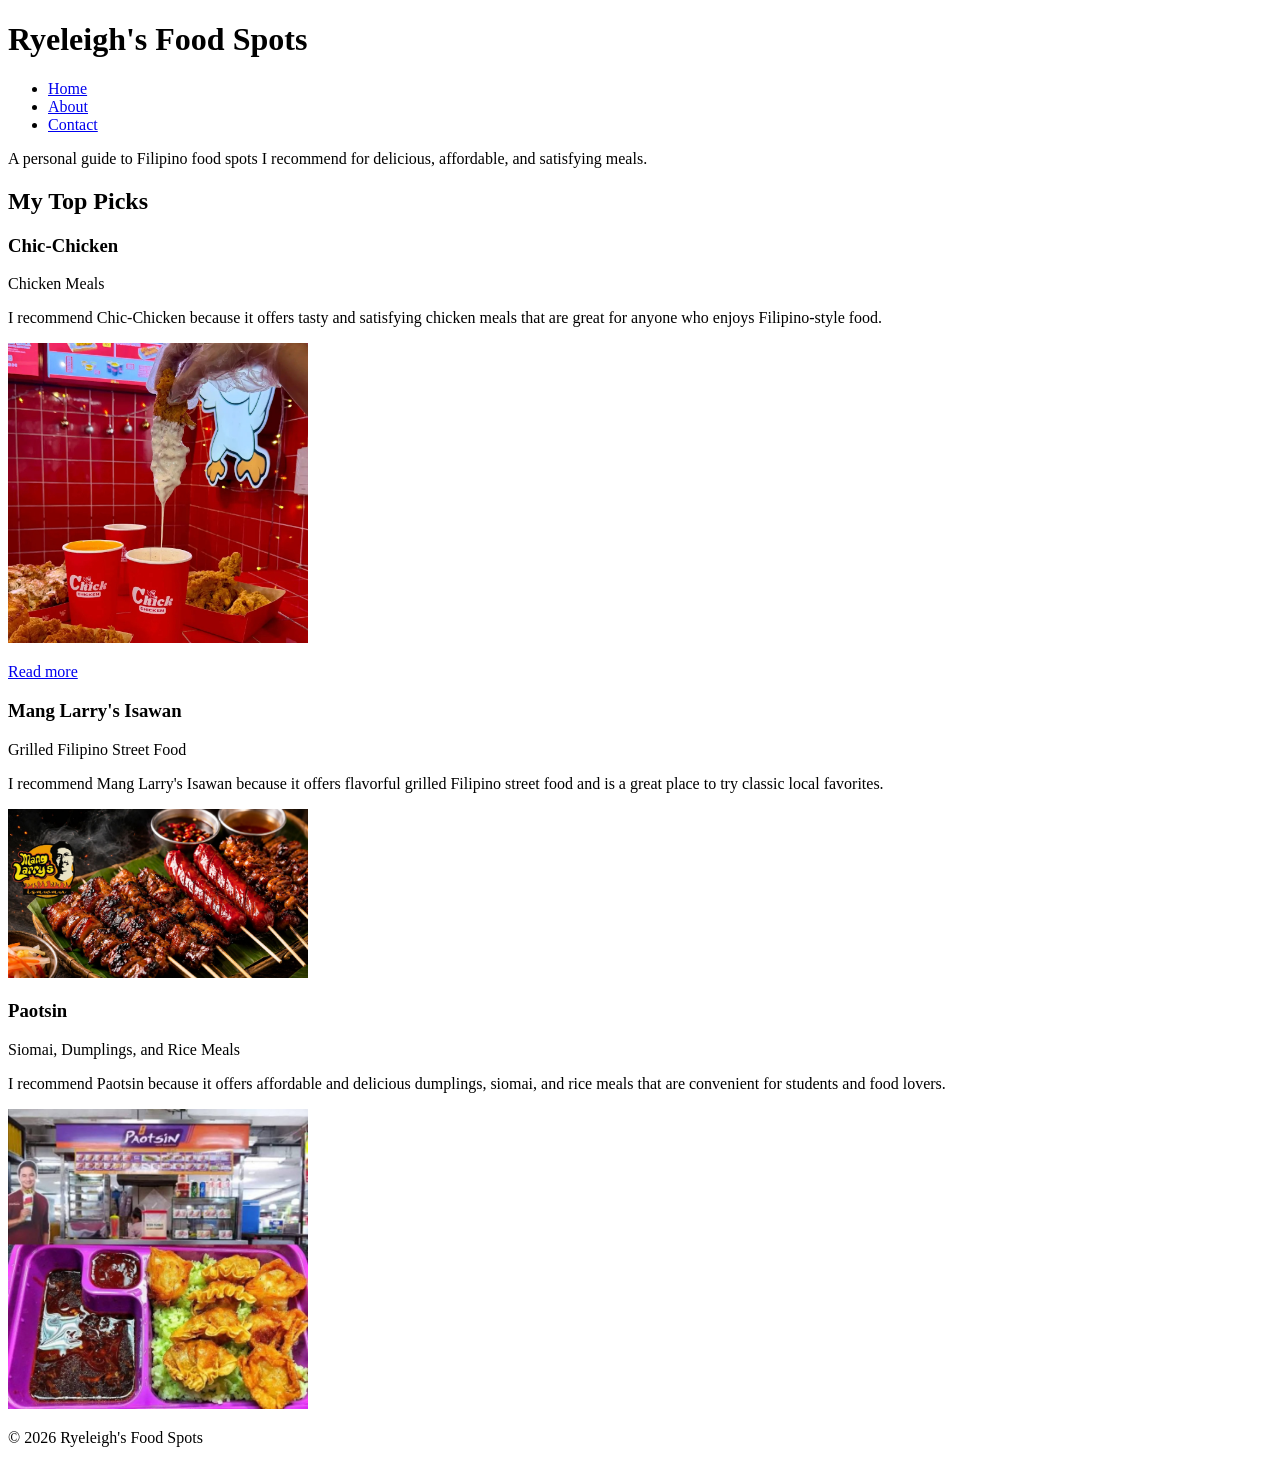
==== index.html @ 1e6d1d9b "Add Chic-Chicken place page" ====
<!DOCTYPE html>
<html lang="en">
<head>
    <meta charset="UTF-8">
    <meta name="viewport" content="width=device-width, initial-scale=1.0">
    <title>Ryeleigh's Food Spots</title>
</head>

<body>

    <header>
        <h1>Ryeleigh's Food Spots</h1>

        <nav>
            <ul>
                <li><a href="index.html">Home</a></li>
                <li><a href="about.html">About</a></li>
                <li><a href="contact.html">Contact</a></li>
            </ul>
        </nav>
    </header>

    <main>

        <p>
            A personal guide to Filipino food spots I recommend for delicious,
            affordable, and satisfying meals.
        </p>

        <section>
            <h2>My Top Picks</h2>

            <article>
                <h3>Chic-Chicken</h3>

                <p>Chicken Meals</p>

                <p>
                    I recommend Chic-Chicken because it offers tasty and
                    satisfying chicken meals that are great for anyone who
                    enjoys Filipino-style food.
                </p>

                <img src="chic-chicken.jpg"
                     alt="Chicken meal from Chic-Chicken"
                     width="300">

                <p>
                    <a href="places/chic-chicken.html">Read more</a>
                </p>
            </article>

            <article>
                <h3>Mang Larry's Isawan</h3>

                <p>Grilled Filipino Street Food</p>

                <p>
                    I recommend Mang Larry's Isawan because it offers flavorful
                    grilled Filipino street food and is a great place to try
                    classic local favorites.
                </p>

                <img src="mang-larrys-isawan.jpg"
                     alt="Grilled Filipino street food from Mang Larry's Isawan"
                     width="300">
            </article>

            <article>
                <h3>Paotsin</h3>

                <p>Siomai, Dumplings, and Rice Meals</p>

                <p>
                    I recommend Paotsin because it offers affordable and
                    delicious dumplings, siomai, and rice meals that are
                    convenient for students and food lovers.
                </p>

                <img src="paotsin.jpg"
                     alt="Siomai and dumpling meal from Paotsin"
                     width="300">
            </article>

        </section>

    </main>

    <footer>
        <p>&copy; 2026 Ryeleigh's Food Spots</p>
    </footer>

</body>
</html>
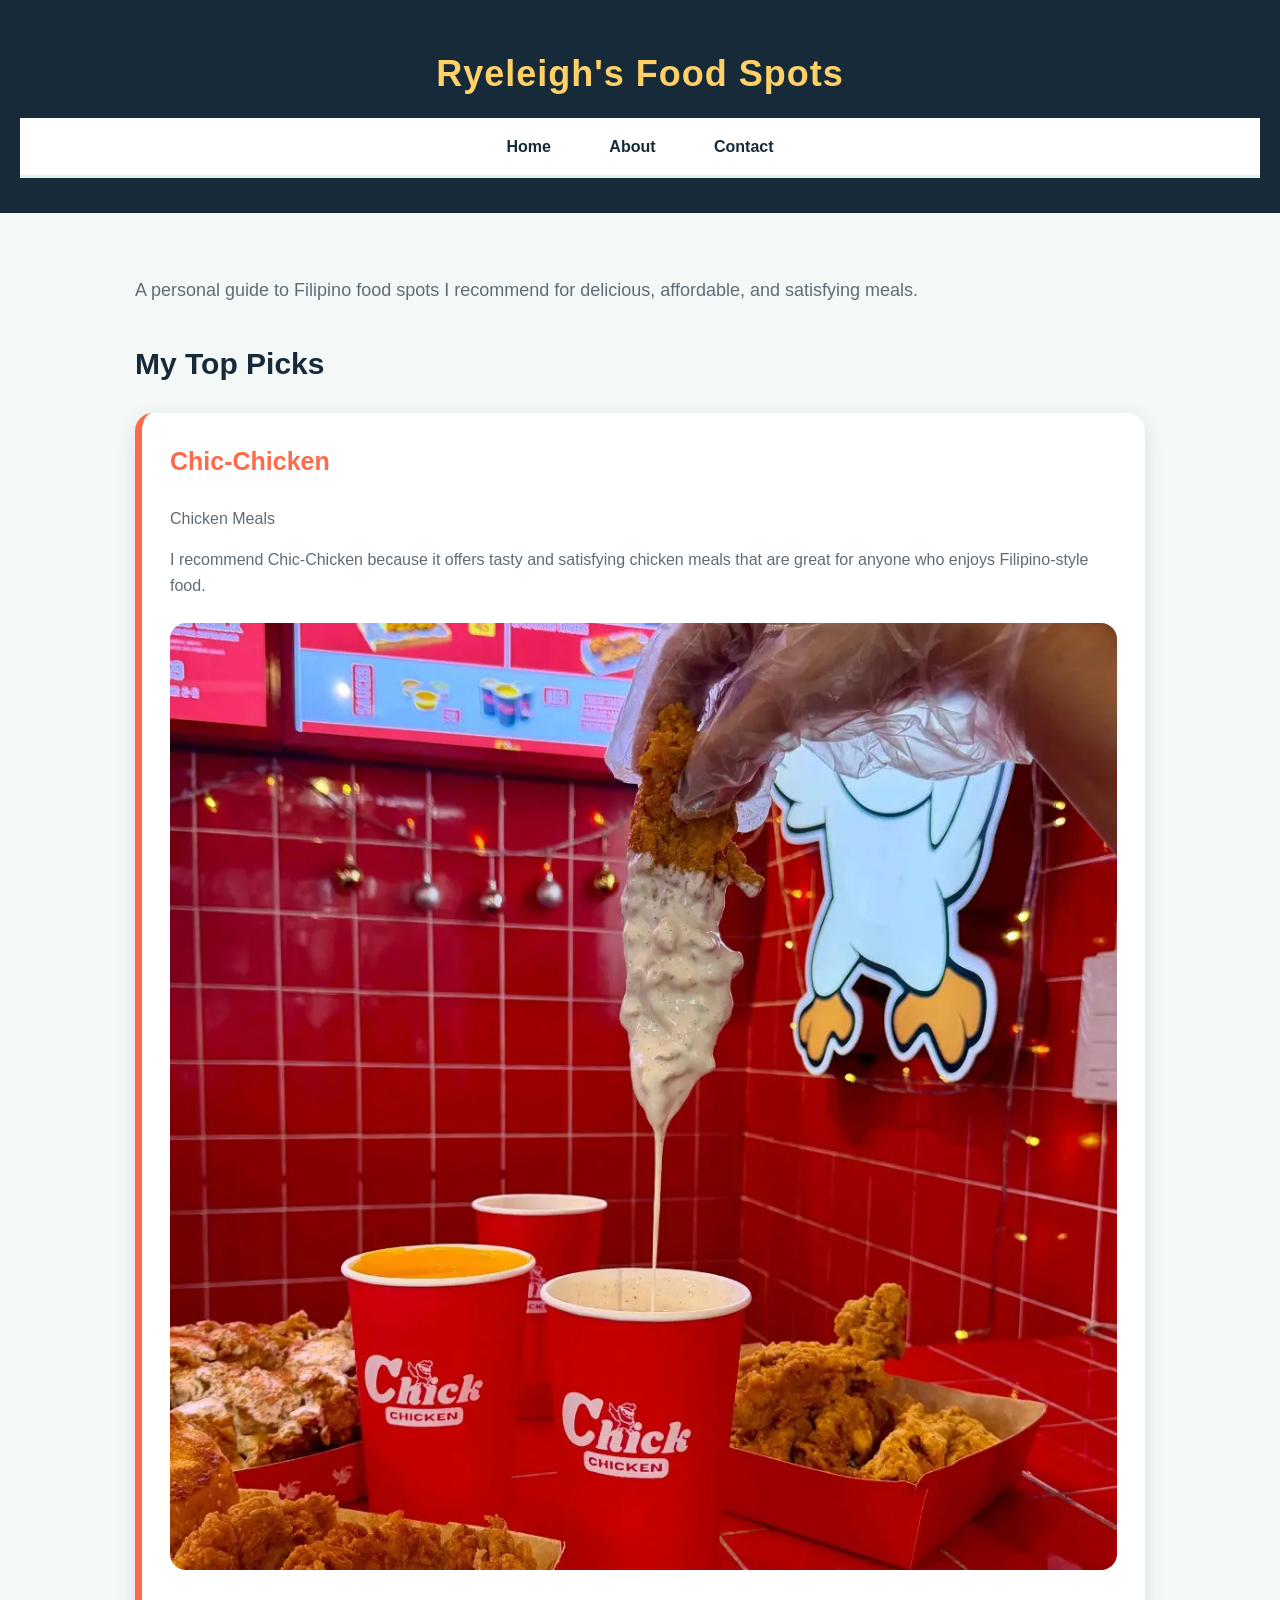
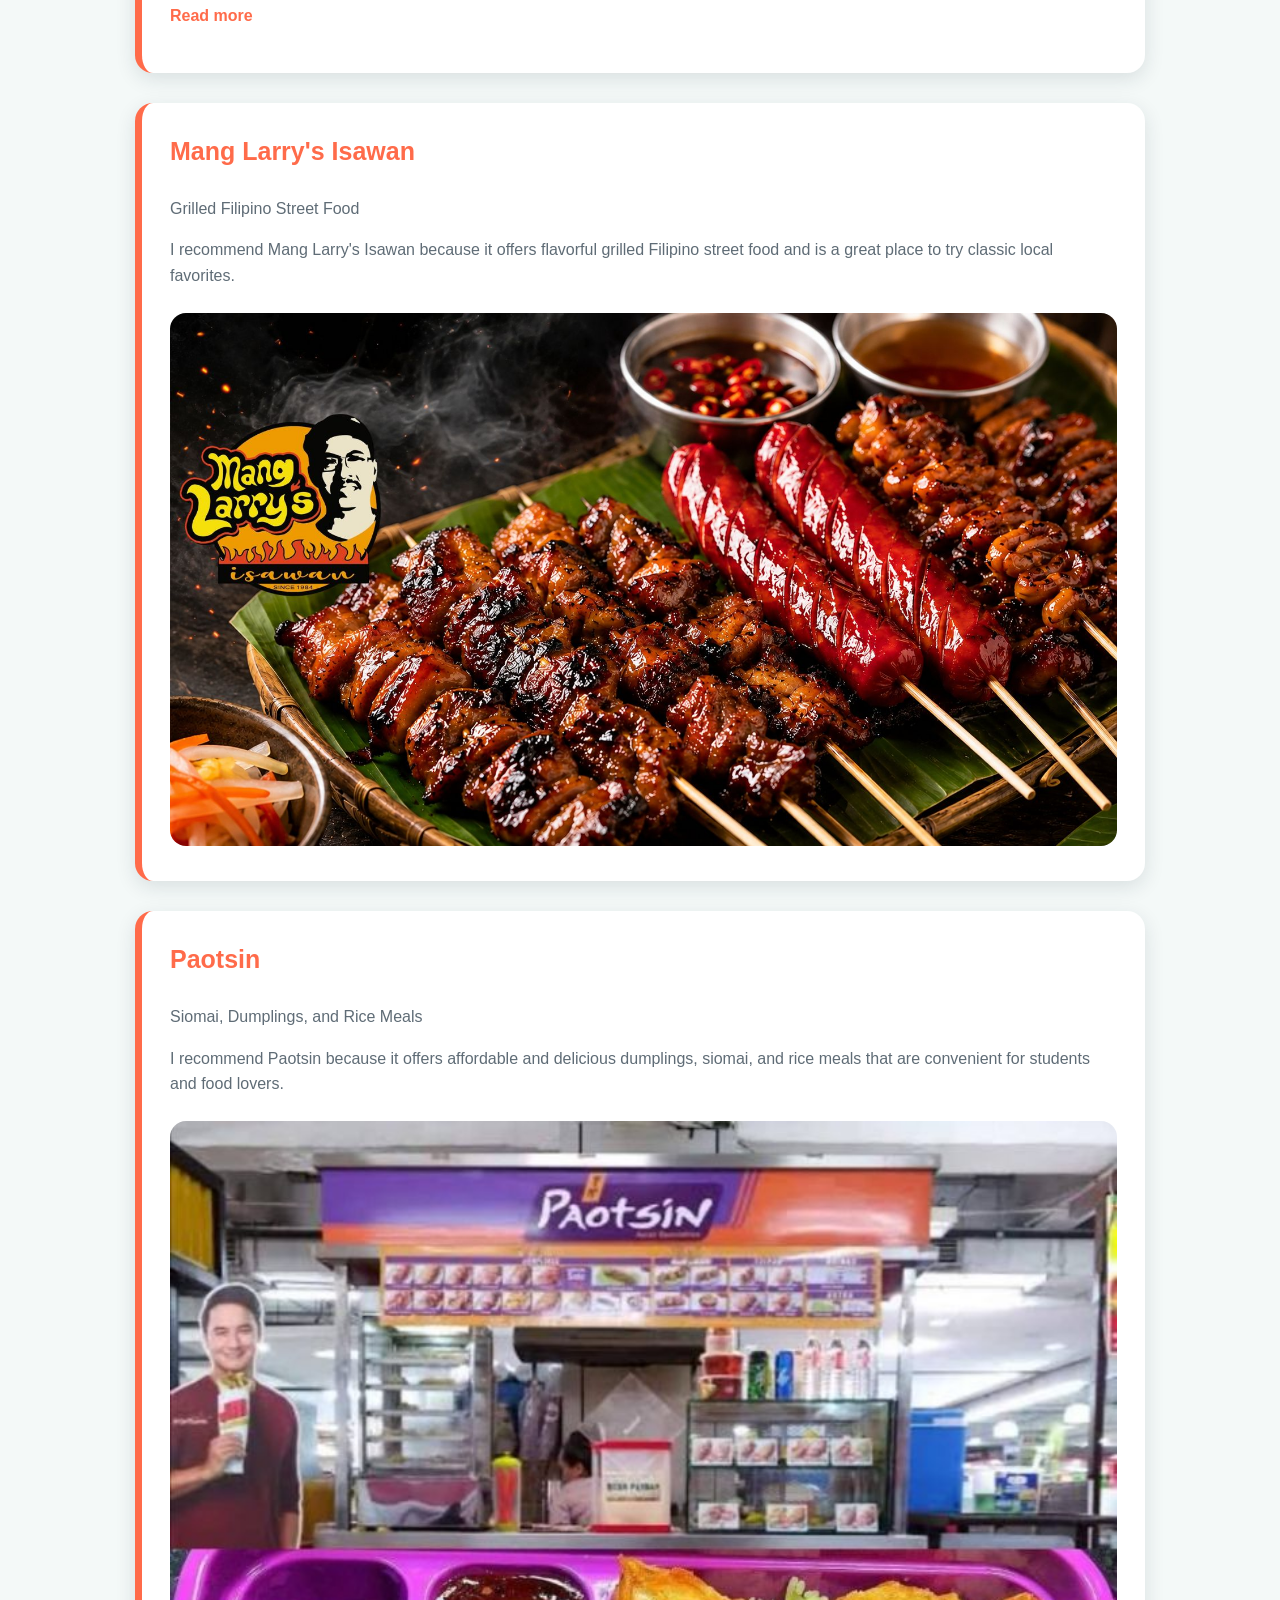
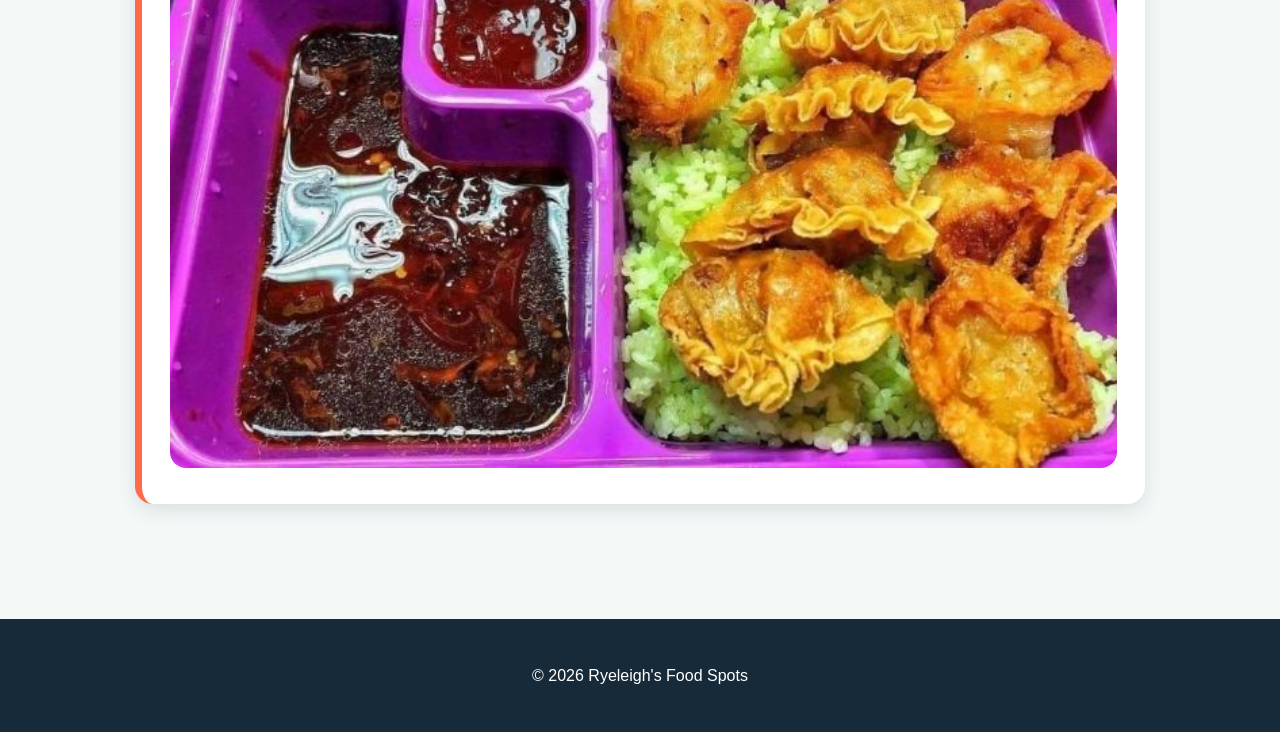
==== commit 523a6c80: "Update Food Spots design" ====
--- a/index.html
+++ b/index.html
@@ -4,6 +4,8 @@
     <meta charset="UTF-8">
     <meta name="viewport" content="width=device-width, initial-scale=1.0">
     <title>Ryeleigh's Food Spots</title>
+
+    <link rel="stylesheet" href="style.css">
 </head>
 
 <body>
--- a/style.css
+++ b/style.css
@@ -0,0 +1,242 @@
+/* ========================================
+   1. VARIABLES
+======================================== */
+
+:root {
+    --brand-color: #FF6B4A;
+    --dark-ink: #172A3A;
+    --muted-grey: #5F6C76;
+    --light-background: #F4F9F8;
+
+    --header-background: #172A3A;
+    --card-background: #FFFFFF;
+    --soft-accent: #DDF3EA;
+    --yellow-accent: #FFD166;
+    --border-color: #D9E5E2;
+    --input-background: #F8FBFA;
+    --button-text: #FFFFFF;
+
+    --shadow-color: rgba(23, 42, 58, 0.12);
+    --shadow-hover: rgba(23, 42, 58, 0.20);
+}
+
+
+/* ========================================
+   2. BASE STYLES
+======================================== */
+
+* {
+    box-sizing: border-box;
+}
+
+body {
+    margin: 0;
+    font-family: Arial, sans-serif;
+    line-height: 1.6;
+    color: var(--dark-ink);
+    background-color: var(--light-background);
+}
+
+
+/* ========================================
+   3. LAYOUT REGIONS
+======================================== */
+
+header {
+    background-color: var(--header-background);
+    color: var(--button-text);
+    padding: 45px 20px 35px;
+    text-align: center;
+}
+
+header h1 {
+    color: var(--yellow-accent);
+    margin: 0 0 15px;
+    font-size: 36px;
+    letter-spacing: 1px;
+}
+
+nav {
+    background-color: var(--card-background);
+    text-align: center;
+    padding: 16px;
+    border-bottom: 3px solid var(--soft-accent);
+}
+
+nav ul {
+    list-style: none;
+    padding: 0;
+    margin: 0;
+}
+
+nav li {
+    display: inline-block;
+    margin: 0 15px;
+}
+
+nav a {
+    color: var(--dark-ink);
+    text-decoration: none;
+    font-weight: bold;
+    padding: 8px 12px;
+    border-radius: 20px;
+}
+
+nav a:hover {
+    background-color: var(--soft-accent);
+    color: var(--brand-color);
+}
+
+main {
+    max-width: 1050px;
+    margin: 0 auto;
+    padding: 45px 20px;
+}
+
+main > p {
+    font-size: 18px;
+    color: var(--muted-grey);
+}
+
+h2 {
+    color: var(--dark-ink);
+    margin-top: 35px;
+    font-size: 30px;
+}
+
+h3 {
+    color: var(--brand-color);
+}
+
+footer {
+    background-color: var(--dark-ink);
+    color: var(--button-text);
+    text-align: center;
+    padding: 28px;
+    margin-top: 40px;
+}
+
+
+/* ========================================
+   4. COMPONENTS - PLACE CARDS
+======================================== */
+
+article {
+    background-color: var(--card-background);
+    border-left: 7px solid var(--brand-color);
+    border-radius: 18px;
+    padding: 28px;
+    margin-bottom: 30px;
+    box-shadow: 0 6px 20px var(--shadow-color);
+    transition: transform 0.2s ease, box-shadow 0.2s ease;
+}
+
+article:hover {
+    transform: translateY(-6px);
+    box-shadow: 0 10px 28px var(--shadow-hover);
+}
+
+article h3 {
+    font-size: 25px;
+    margin-top: 0;
+}
+
+article p {
+    color: var(--muted-grey);
+}
+
+article img {
+    width: 100%;
+    max-width: 500px;
+    height: auto;
+    border-radius: 14px;
+    margin-top: 8px;
+}
+
+article a {
+    display: inline-block;
+    margin-top: 10px;
+    color: var(--brand-color);
+    font-weight: bold;
+    text-decoration: none;
+}
+
+article a:hover {
+    text-decoration: underline;
+}
+
+
+/* ========================================
+   5. IMAGES
+======================================== */
+
+main > section img {
+    max-width: 100%;
+    height: auto;
+    border-radius: 16px;
+}
+
+
+/* ========================================
+   6. FORMS
+======================================== */
+
+fieldset {
+    background-color: var(--card-background);
+    border: 2px solid var(--border-color);
+    border-radius: 16px;
+    padding: 25px;
+    margin-bottom: 20px;
+}
+
+legend {
+    color: var(--brand-color);
+    font-size: 20px;
+    font-weight: bold;
+    padding: 0 10px;
+}
+
+input,
+select,
+textarea {
+    padding: 12px;
+    border: 2px solid var(--border-color);
+    border-radius: 8px;
+    background-color: var(--input-background);
+    color: var(--dark-ink);
+    font-family: Arial, sans-serif;
+    font-size: 16px;
+}
+
+textarea {
+    width: 100%;
+    max-width: 600px;
+}
+
+button {
+    background-color: var(--brand-color);
+    color: var(--button-text);
+    padding: 13px 22px;
+    border: none;
+    border-radius: 8px;
+    cursor: pointer;
+    font-weight: bold;
+    font-size: 16px;
+}
+
+button:hover {
+    background-color: var(--dark-ink);
+}
+
+
+/* ========================================
+   7. FOCUS STATES
+======================================== */
+
+input:focus,
+select:focus,
+textarea:focus,
+button:focus {
+    outline: 3px solid var(--yellow-accent);
+    outline-offset: 2px;
+}
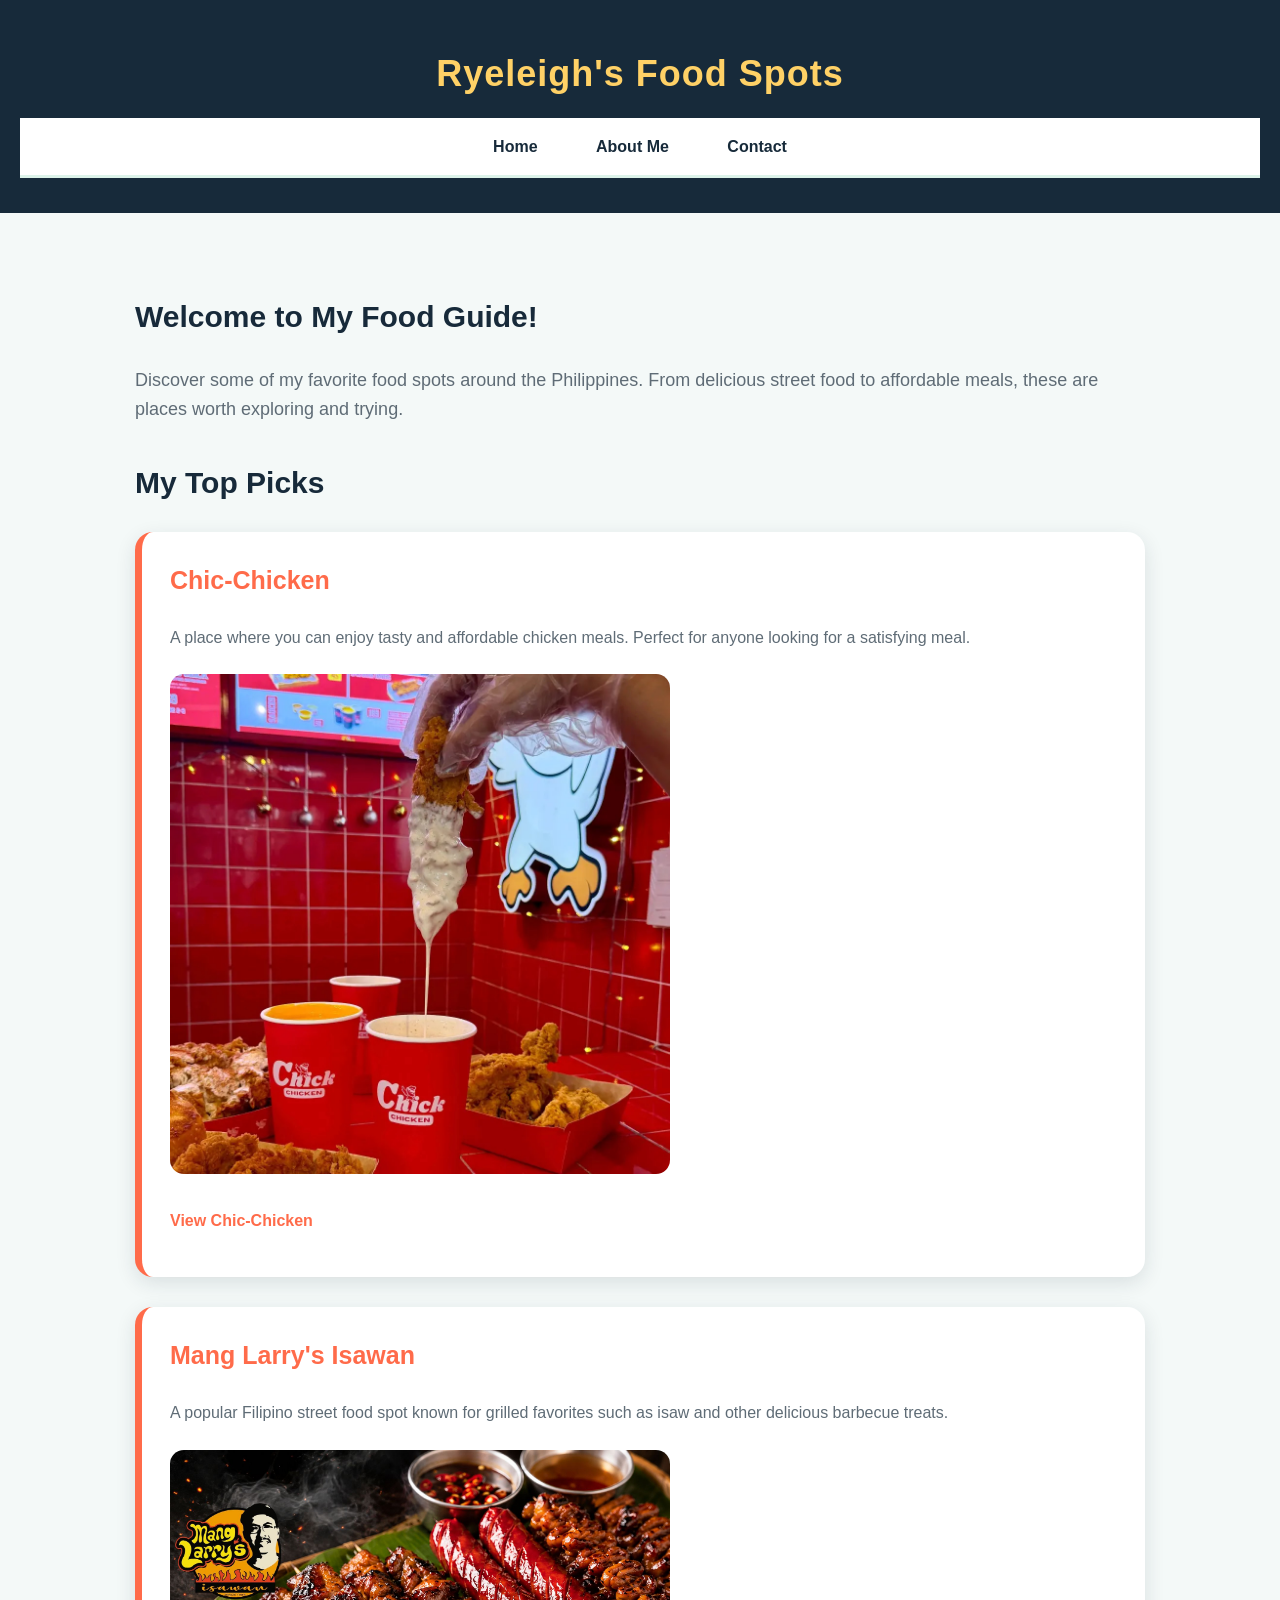
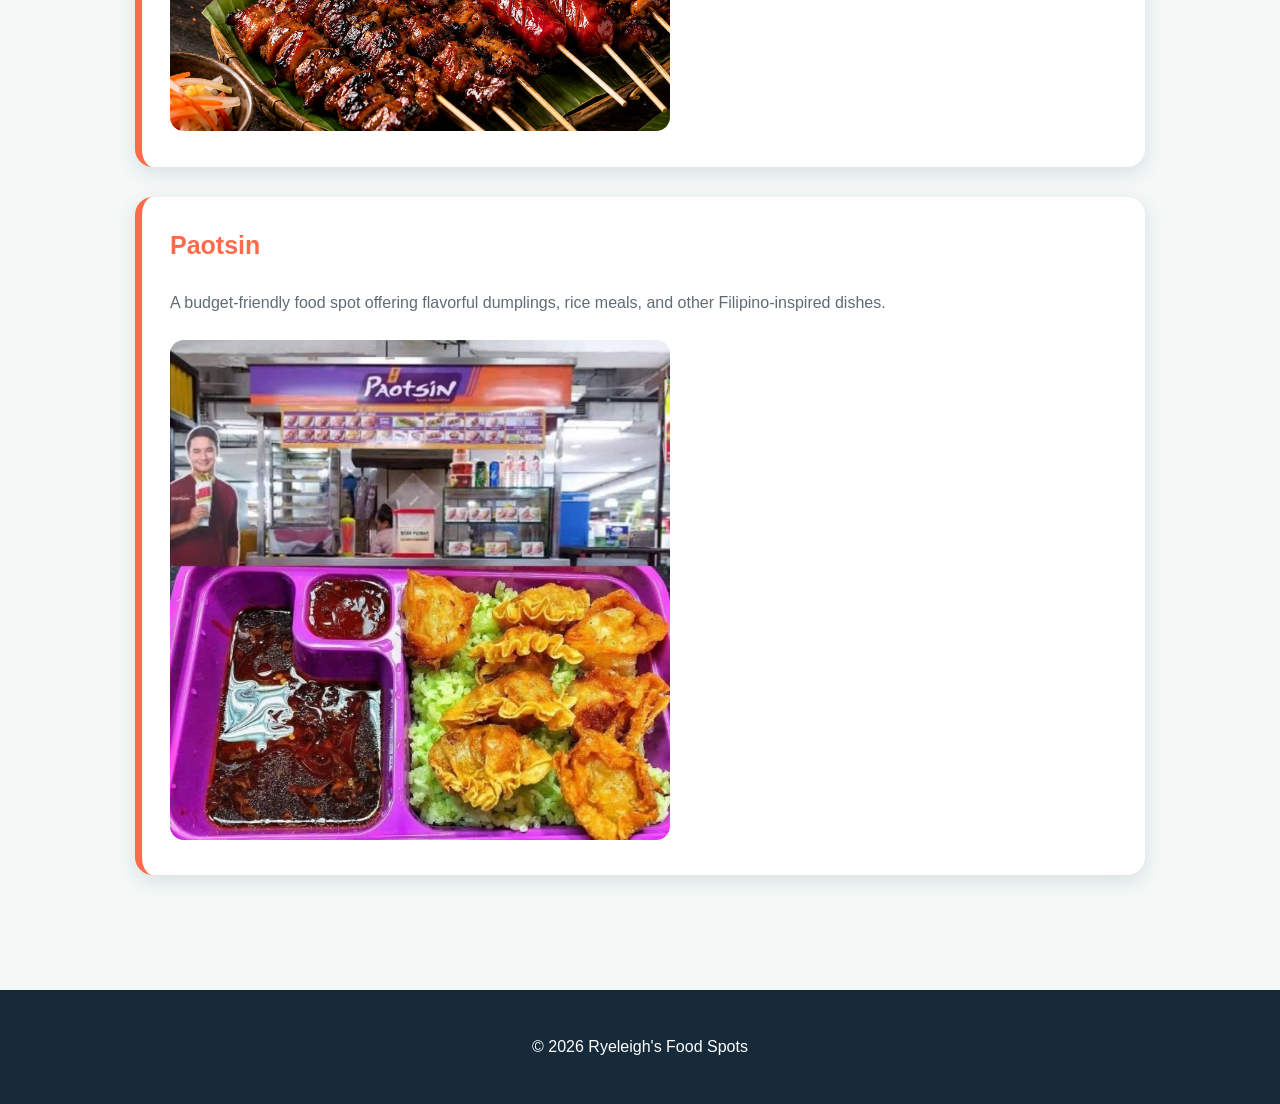
==== commit 87d808e1: "Style place cards and contact form" ====
--- a/index.html
+++ b/index.html
@@ -16,7 +16,7 @@
         <nav>
             <ul>
                 <li><a href="index.html">Home</a></li>
-                <li><a href="about.html">About</a></li>
+                <li><a href="about.html">About Me</a></li>
                 <li><a href="contact.html">Contact</a></li>
             </ul>
         </nav>
@@ -24,64 +24,56 @@
 
     <main>
 
+        <h2>Welcome to My Food Guide!</h2>
+
         <p>
-            A personal guide to Filipino food spots I recommend for delicious,
-            affordable, and satisfying meals.
+            Discover some of my favorite food spots around the Philippines.
+            From delicious street food to affordable meals, these are places
+            worth exploring and trying.
         </p>
 
         <section>
             <h2>My Top Picks</h2>
 
-            <article>
+            <article class="place-card">
                 <h3>Chic-Chicken</h3>
 
-                <p>Chicken Meals</p>
+                <p>
+                    A place where you can enjoy tasty and affordable chicken
+                    meals. Perfect for anyone looking for a satisfying meal.
+                </p>
+
+                <img src="chic-chicken.jpg" alt="Chic-Chicken food">
 
                 <p>
-                    I recommend Chic-Chicken because it offers tasty and
-                    satisfying chicken meals that are great for anyone who
-                    enjoys Filipino-style food.
-                </p>
-
-                <img src="chic-chicken.jpg"
-                     alt="Chicken meal from Chic-Chicken"
-                     width="300">
-
-                <p>
-                    <a href="places/chic-chicken.html">Read more</a>
+                    <a href="places/chic-chicken.html">
+                        View Chic-Chicken
+                    </a>
                 </p>
             </article>
 
-            <article>
+
+            <article class="place-card">
                 <h3>Mang Larry's Isawan</h3>
 
-                <p>Grilled Filipino Street Food</p>
+                <p>
+                    A popular Filipino street food spot known for grilled
+                    favorites such as isaw and other delicious barbecue treats.
+                </p>
+
+                <img src="mang-larrys-isawan.jpg" alt="Mang Larry's Isawan">
+            </article>
+
+
+            <article class="place-card">
+                <h3>Paotsin</h3>
 
                 <p>
-                    I recommend Mang Larry's Isawan because it offers flavorful
-                    grilled Filipino street food and is a great place to try
-                    classic local favorites.
+                    A budget-friendly food spot offering flavorful dumplings,
+                    rice meals, and other Filipino-inspired dishes.
                 </p>
 
-                <img src="mang-larrys-isawan.jpg"
-                     alt="Grilled Filipino street food from Mang Larry's Isawan"
-                     width="300">
-            </article>
-
-            <article>
-                <h3>Paotsin</h3>
-
-                <p>Siomai, Dumplings, and Rice Meals</p>
-
-                <p>
-                    I recommend Paotsin because it offers affordable and
-                    delicious dumplings, siomai, and rice meals that are
-                    convenient for students and food lovers.
-                </p>
-
-                <img src="paotsin.jpg"
-                     alt="Siomai and dumpling meal from Paotsin"
-                     width="300">
+                <img src="paotsin.jpg" alt="Paotsin food">
             </article>
 
         </section>
--- a/style.css
+++ b/style.css
@@ -121,7 +121,7 @@
    4. COMPONENTS - PLACE CARDS
 ======================================== */
 
-article {
+.place-card {
     background-color: var(--card-background);
     border-left: 7px solid var(--brand-color);
     border-radius: 18px;
@@ -131,21 +131,22 @@
     transition: transform 0.2s ease, box-shadow 0.2s ease;
 }
 
-article:hover {
+.place-card:hover {
     transform: translateY(-6px);
     box-shadow: 0 10px 28px var(--shadow-hover);
 }
 
-article h3 {
+.place-card h3 {
     font-size: 25px;
+    color: var(--brand-color);
     margin-top: 0;
 }
 
-article p {
+.place-card p {
     color: var(--muted-grey);
 }
 
-article img {
+.place-card img {
     width: 100%;
     max-width: 500px;
     height: auto;
@@ -153,7 +154,7 @@
     margin-top: 8px;
 }
 
-article a {
+.place-card a {
     display: inline-block;
     margin-top: 10px;
     color: var(--brand-color);
@@ -161,7 +162,7 @@
     text-decoration: none;
 }
 
-article a:hover {
+.place-card a:hover {
     text-decoration: underline;
 }
 
@@ -234,8 +235,12 @@
 ======================================== */
 
 input:focus,
+textarea:focus {
+    outline: 3px solid var(--brand-color);
+    outline-offset: 2px;
+}
+
 select:focus,
-textarea:focus,
 button:focus {
     outline: 3px solid var(--yellow-accent);
     outline-offset: 2px;
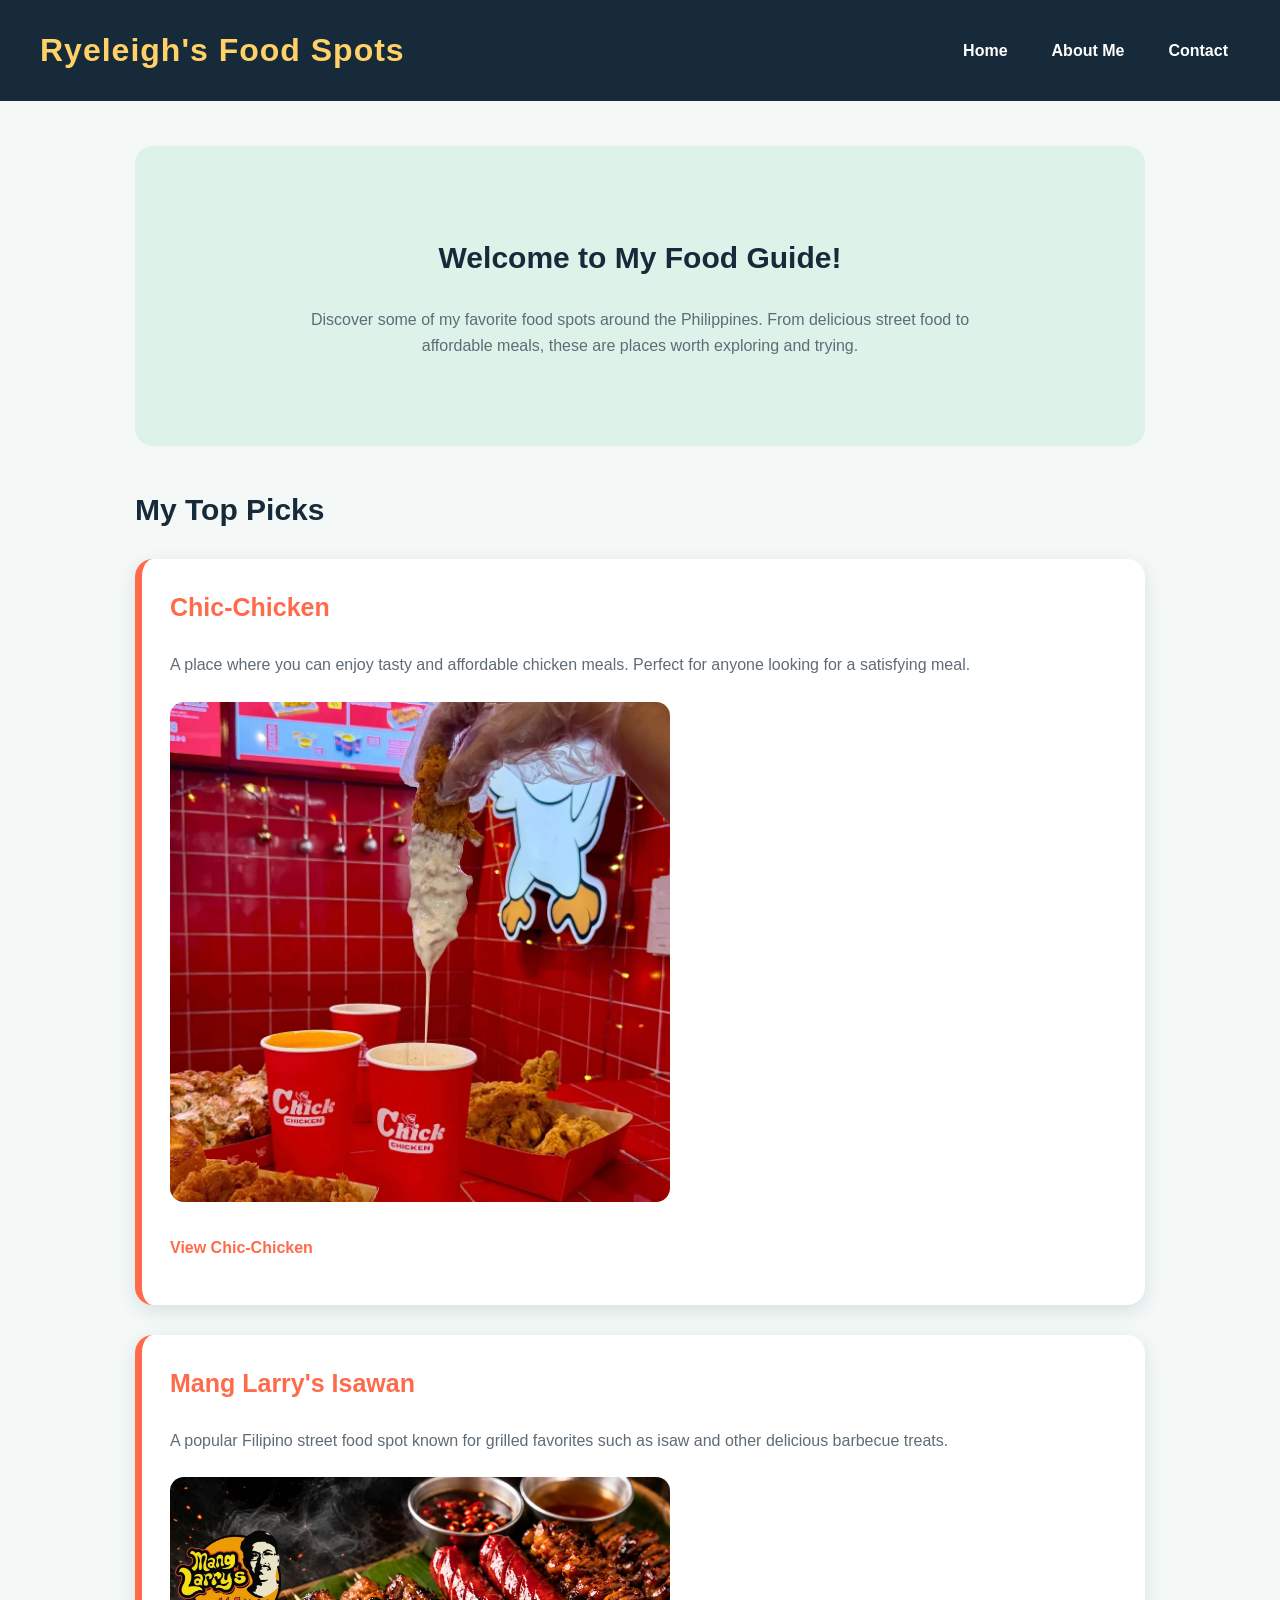
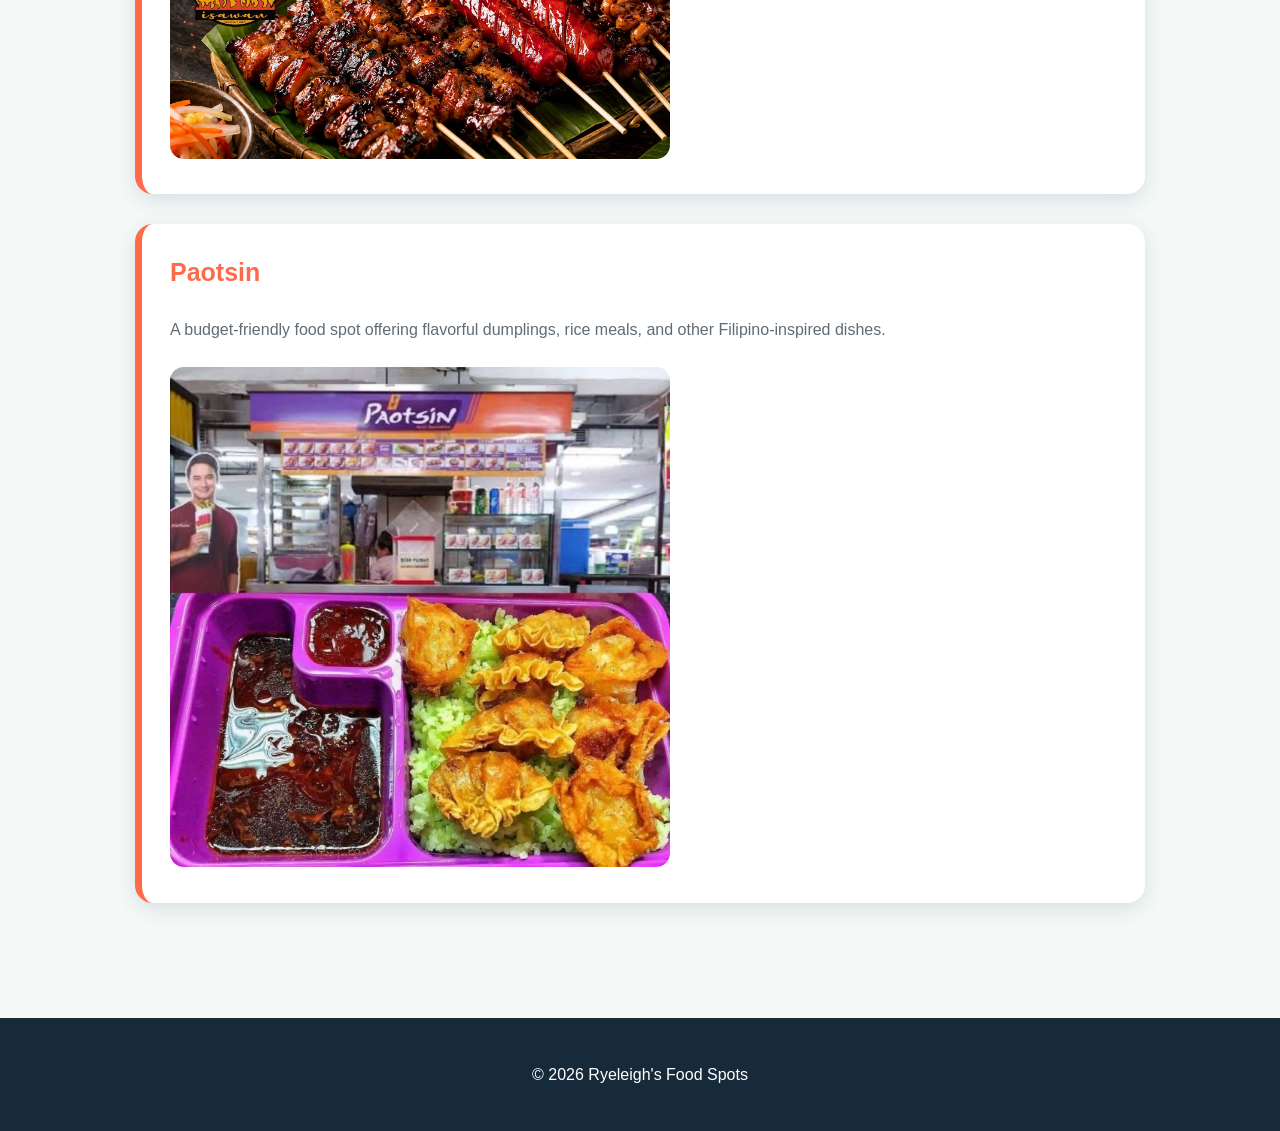
==== commit b4abbf41: "Build flexbox header layout" ====
--- a/index.html
+++ b/index.html
@@ -10,7 +10,7 @@
 
 <body>
 
-    <header>
+    <header class="site-header">
         <h1>Ryeleigh's Food Spots</h1>
 
         <nav>
@@ -24,13 +24,17 @@
 
     <main>
 
-        <h2>Welcome to My Food Guide!</h2>
+        <section class="intro-banner">
+            <div>
+                <h2>Welcome to My Food Guide!</h2>
 
-        <p>
-            Discover some of my favorite food spots around the Philippines.
-            From delicious street food to affordable meals, these are places
-            worth exploring and trying.
-        </p>
+                <p>
+                    Discover some of my favorite food spots around the Philippines.
+                    From delicious street food to affordable meals, these are places
+                    worth exploring and trying.
+                </p>
+            </div>
+        </section>
 
         <section>
             <h2>My Top Picks</h2>
@@ -61,7 +65,10 @@
                     favorites such as isaw and other delicious barbecue treats.
                 </p>
 
-                <img src="mang-larrys-isawan.jpg" alt="Mang Larry's Isawan">
+                <img
+                    src="mang-larrys-isawan.jpg"
+                    alt="Mang Larry's Isawan"
+                >
             </article>
 
 
--- a/style.css
+++ b/style.css
@@ -42,50 +42,54 @@
    3. LAYOUT REGIONS
 ======================================== */
 
-header {
+/* FLEXBOX HEADER */
+
+.site-header {
     background-color: var(--header-background);
     color: var(--button-text);
-    padding: 45px 20px 35px;
-    text-align: center;
-}
-
-header h1 {
+    padding: 25px 40px;
+
+    display: flex;
+    justify-content: space-between;
+    align-items: center;
+}
+
+.site-header h1 {
     color: var(--yellow-accent);
-    margin: 0 0 15px;
-    font-size: 36px;
+    margin: 0;
+    font-size: 32px;
     letter-spacing: 1px;
 }
 
-nav {
-    background-color: var(--card-background);
-    text-align: center;
-    padding: 16px;
-    border-bottom: 3px solid var(--soft-accent);
-}
-
-nav ul {
+
+/* FLEXBOX NAVIGATION */
+
+.site-header nav ul {
     list-style: none;
     padding: 0;
     margin: 0;
-}
-
-nav li {
-    display: inline-block;
-    margin: 0 15px;
-}
-
-nav a {
-    color: var(--dark-ink);
+
+    display: flex;
+    gap: 20px;
+}
+
+.site-header nav li {
+    margin: 0;
+}
+
+.site-header nav a {
+    color: var(--button-text);
     text-decoration: none;
     font-weight: bold;
     padding: 8px 12px;
     border-radius: 20px;
 }
 
-nav a:hover {
+.site-header nav a:hover {
     background-color: var(--soft-accent);
     color: var(--brand-color);
 }
+
 
 main {
     max-width: 1050px;
@@ -128,6 +132,7 @@
     padding: 28px;
     margin-bottom: 30px;
     box-shadow: 0 6px 20px var(--shadow-color);
+
     transition: transform 0.2s ease, box-shadow 0.2s ease;
 }
 
@@ -244,4 +249,34 @@
 button:focus {
     outline: 3px solid var(--yellow-accent);
     outline-offset: 2px;
+}
+
+
+/* ========================================
+   8. CENTERED INTRO BANNER
+======================================== */
+
+.intro-banner {
+    min-height: 300px;
+
+    display: flex;
+    justify-content: center;
+    align-items: center;
+
+    text-align: center;
+    background-color: var(--soft-accent);
+    border-radius: 18px;
+    padding: 30px;
+    margin-bottom: 40px;
+}
+
+.intro-banner h2 {
+    margin-top: 0;
+    color: var(--dark-ink);
+}
+
+.intro-banner p {
+    max-width: 700px;
+    margin: 0 auto;
+    color: var(--muted-grey);
 }
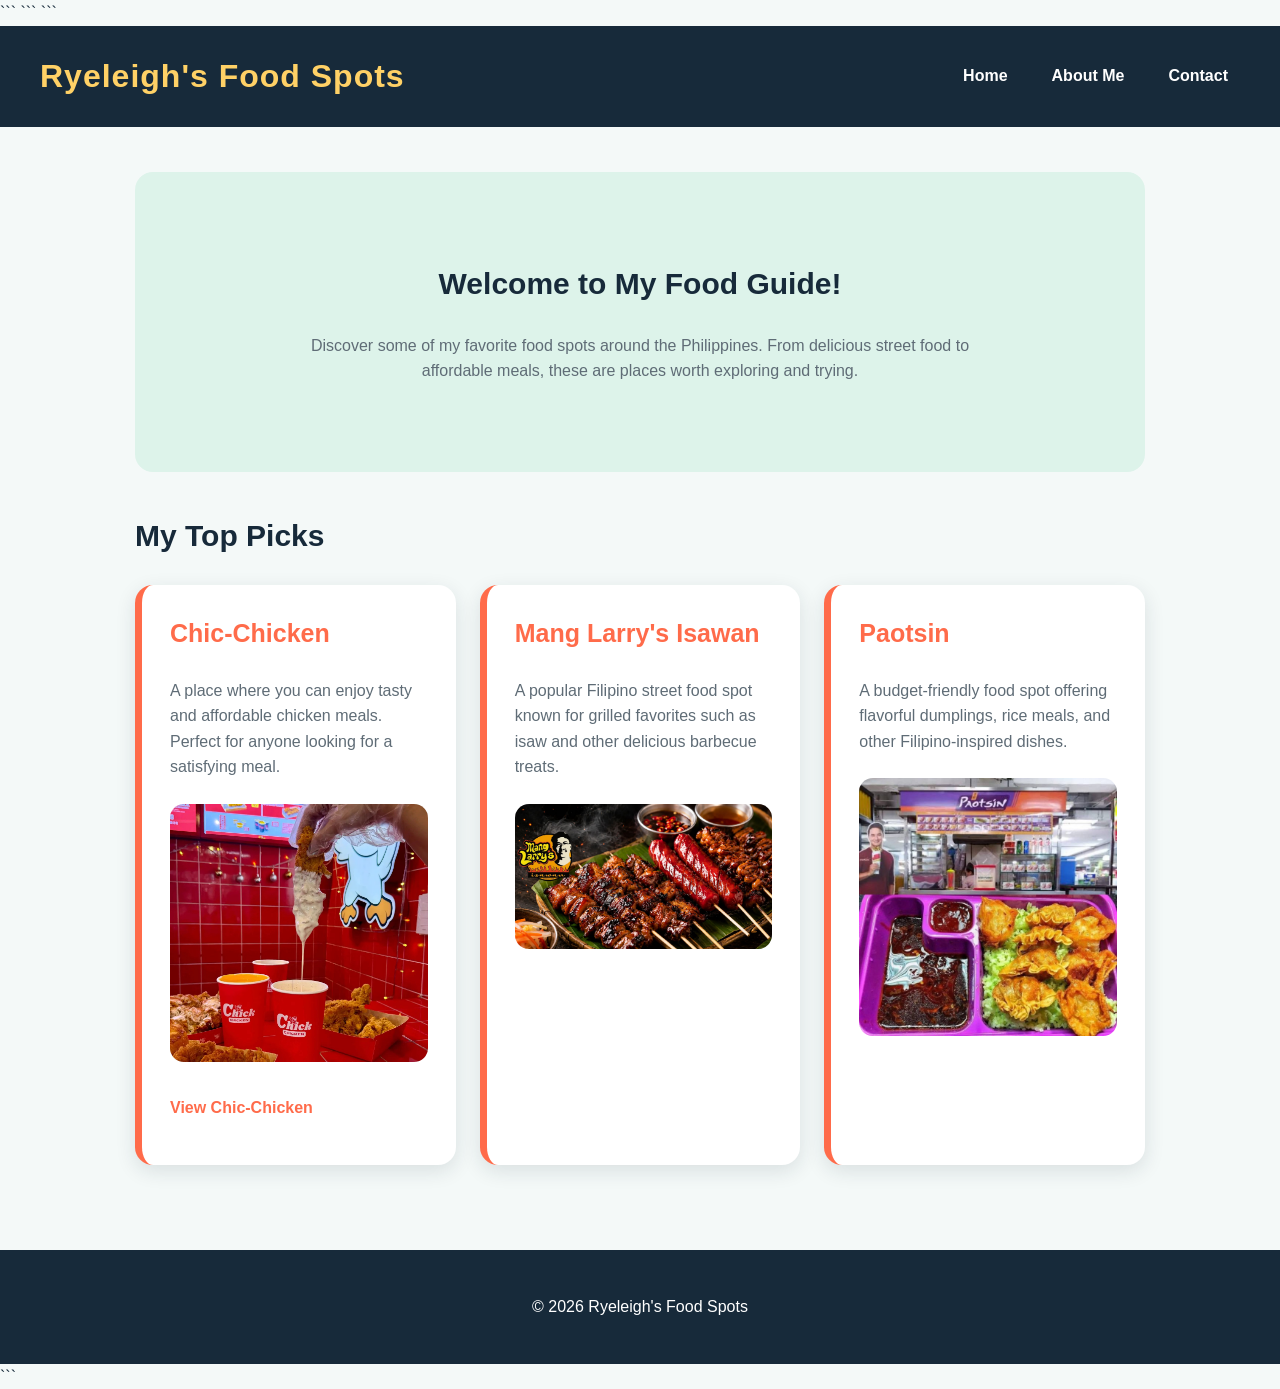
==== commit cf6c4dc7: "Make place cards responsive" ====
--- a/index.html
+++ b/index.html
@@ -1,43 +1,50 @@
 <!DOCTYPE html>
+
 <html lang="en">
 <head>
     <meta charset="UTF-8">
     <meta name="viewport" content="width=device-width, initial-scale=1.0">
     <title>Ryeleigh's Food Spots</title>
 
-    <link rel="stylesheet" href="style.css">
+```
+<link rel="stylesheet" href="style.css">
+```
+
 </head>
 
 <body>
 
-    <header class="site-header">
-        <h1>Ryeleigh's Food Spots</h1>
+```
+<header class="site-header">
+    <h1>Ryeleigh's Food Spots</h1>
 
-        <nav>
-            <ul>
-                <li><a href="index.html">Home</a></li>
-                <li><a href="about.html">About Me</a></li>
-                <li><a href="contact.html">Contact</a></li>
-            </ul>
-        </nav>
-    </header>
+    <nav>
+        <ul>
+            <li><a href="index.html">Home</a></li>
+            <li><a href="about.html">About Me</a></li>
+            <li><a href="contact.html">Contact</a></li>
+        </ul>
+    </nav>
+</header>
 
-    <main>
+<main>
 
-        <section class="intro-banner">
-            <div>
-                <h2>Welcome to My Food Guide!</h2>
+    <section class="intro-banner">
+        <div>
+            <h2>Welcome to My Food Guide!</h2>
 
-                <p>
-                    Discover some of my favorite food spots around the Philippines.
-                    From delicious street food to affordable meals, these are places
-                    worth exploring and trying.
-                </p>
-            </div>
-        </section>
+            <p>
+                Discover some of my favorite food spots around the Philippines.
+                From delicious street food to affordable meals, these are places
+                worth exploring and trying.
+            </p>
+        </div>
+    </section>
 
-        <section>
-            <h2>My Top Picks</h2>
+    <section>
+        <h2>My Top Picks</h2>
+
+        <div class="place-grid">
 
             <article class="place-card">
                 <h3>Chic-Chicken</h3>
@@ -83,13 +90,17 @@
                 <img src="paotsin.jpg" alt="Paotsin food">
             </article>
 
-        </section>
+        </div>
 
-    </main>
+    </section>
 
-    <footer>
-        <p>&copy; 2026 Ryeleigh's Food Spots</p>
-    </footer>
+</main>
+
+<footer>
+    <p>&copy; 2026 Ryeleigh's Food Spots</p>
+</footer>
+```
 
 </body>
-</html>+</html>
+    
--- a/style.css
+++ b/style.css
@@ -1,282 +1,291 @@
 /* ========================================
-   1. VARIABLES
-======================================== */
+
+1. VARIABLES
+   ======================================== */
 
 :root {
-    --brand-color: #FF6B4A;
-    --dark-ink: #172A3A;
-    --muted-grey: #5F6C76;
-    --light-background: #F4F9F8;
-
-    --header-background: #172A3A;
-    --card-background: #FFFFFF;
-    --soft-accent: #DDF3EA;
-    --yellow-accent: #FFD166;
-    --border-color: #D9E5E2;
-    --input-background: #F8FBFA;
-    --button-text: #FFFFFF;
-
-    --shadow-color: rgba(23, 42, 58, 0.12);
-    --shadow-hover: rgba(23, 42, 58, 0.20);
-}
-
-
-/* ========================================
-   2. BASE STYLES
+--brand-color: #FF6B4A;
+--dark-ink: #172A3A;
+--muted-grey: #5F6C76;
+--light-background: #F4F9F8;
+
+--header-background: #172A3A;
+--card-background: #FFFFFF;
+--soft-accent: #DDF3EA;
+--yellow-accent: #FFD166;
+--border-color: #D9E5E2;
+--input-background: #F8FBFA;
+--button-text: #FFFFFF;
+
+--shadow-color: rgba(23, 42, 58, 0.12);
+--shadow-hover: rgba(23, 42, 58, 0.20);
+
+}
+
+/* ========================================
+2. BASE STYLES
 ======================================== */
 
 * {
-    box-sizing: border-box;
-}
+  box-sizing: border-box;
+  }
 
 body {
-    margin: 0;
-    font-family: Arial, sans-serif;
-    line-height: 1.6;
-    color: var(--dark-ink);
-    background-color: var(--light-background);
-}
-
-
-/* ========================================
-   3. LAYOUT REGIONS
+margin: 0;
+font-family: Arial, sans-serif;
+line-height: 1.6;
+color: var(--dark-ink);
+background-color: var(--light-background);
+}
+
+/* ========================================
+3. LAYOUT REGIONS
 ======================================== */
 
 /* FLEXBOX HEADER */
 
 .site-header {
-    background-color: var(--header-background);
-    color: var(--button-text);
-    padding: 25px 40px;
-
-    display: flex;
-    justify-content: space-between;
-    align-items: center;
+background-color: var(--header-background);
+color: var(--button-text);
+padding: 25px 40px;
+
+display: flex;
+justify-content: space-between;
+align-items: center;
+
 }
 
 .site-header h1 {
-    color: var(--yellow-accent);
-    margin: 0;
-    font-size: 32px;
-    letter-spacing: 1px;
-}
-
+color: var(--yellow-accent);
+margin: 0;
+font-size: 32px;
+letter-spacing: 1px;
+}
 
 /* FLEXBOX NAVIGATION */
 
 .site-header nav ul {
-    list-style: none;
-    padding: 0;
-    margin: 0;
-
-    display: flex;
-    gap: 20px;
+list-style: none;
+padding: 0;
+margin: 0;
+
+
+display: flex;
+gap: 20px;
+
+
 }
 
 .site-header nav li {
-    margin: 0;
+margin: 0;
 }
 
 .site-header nav a {
-    color: var(--button-text);
-    text-decoration: none;
-    font-weight: bold;
-    padding: 8px 12px;
-    border-radius: 20px;
+color: var(--button-text);
+text-decoration: none;
+font-weight: bold;
+padding: 8px 12px;
+border-radius: 20px;
 }
 
 .site-header nav a:hover {
-    background-color: var(--soft-accent);
-    color: var(--brand-color);
-}
-
+background-color: var(--soft-accent);
+color: var(--brand-color);
+}
 
 main {
-    max-width: 1050px;
-    margin: 0 auto;
-    padding: 45px 20px;
+max-width: 1050px;
+margin: 0 auto;
+padding: 45px 20px;
 }
 
 main > p {
-    font-size: 18px;
-    color: var(--muted-grey);
+font-size: 18px;
+color: var(--muted-grey);
 }
 
 h2 {
-    color: var(--dark-ink);
-    margin-top: 35px;
-    font-size: 30px;
+color: var(--dark-ink);
+margin-top: 35px;
+font-size: 30px;
 }
 
 h3 {
-    color: var(--brand-color);
+color: var(--brand-color);
 }
 
 footer {
-    background-color: var(--dark-ink);
-    color: var(--button-text);
-    text-align: center;
-    padding: 28px;
-    margin-top: 40px;
-}
-
-
-/* ========================================
-   4. COMPONENTS - PLACE CARDS
-======================================== */
+background-color: var(--dark-ink);
+color: var(--button-text);
+text-align: center;
+padding: 28px;
+margin-top: 40px;
+}
+
+/* ========================================
+4. COMPONENTS - PLACE CARDS
+======================================== */
+
+.place-grid {
+display: flex;
+flex-wrap: wrap;
+gap: 24px;
+}
 
 .place-card {
-    background-color: var(--card-background);
-    border-left: 7px solid var(--brand-color);
-    border-radius: 18px;
-    padding: 28px;
-    margin-bottom: 30px;
-    box-shadow: 0 6px 20px var(--shadow-color);
-
-    transition: transform 0.2s ease, box-shadow 0.2s ease;
+flex: 1 1 240px;
+background-color: var(--card-background);
+border-left: 7px solid var(--brand-color);
+border-radius: 18px;
+padding: 28px;
+margin-bottom: 0;
+box-shadow: 0 6px 20px var(--shadow-color);
+
+
+transition: transform 0.2s ease, box-shadow 0.2s ease;
+
+
 }
 
 .place-card:hover {
-    transform: translateY(-6px);
-    box-shadow: 0 10px 28px var(--shadow-hover);
+transform: translateY(-6px);
+box-shadow: 0 10px 28px var(--shadow-hover);
 }
 
 .place-card h3 {
-    font-size: 25px;
-    color: var(--brand-color);
-    margin-top: 0;
+font-size: 25px;
+color: var(--brand-color);
+margin-top: 0;
 }
 
 .place-card p {
-    color: var(--muted-grey);
+color: var(--muted-grey);
 }
 
 .place-card img {
-    width: 100%;
-    max-width: 500px;
-    height: auto;
-    border-radius: 14px;
-    margin-top: 8px;
+width: 100%;
+max-width: 500px;
+height: auto;
+border-radius: 14px;
+margin-top: 8px;
 }
 
 .place-card a {
-    display: inline-block;
-    margin-top: 10px;
-    color: var(--brand-color);
-    font-weight: bold;
-    text-decoration: none;
+display: inline-block;
+margin-top: 10px;
+color: var(--brand-color);
+font-weight: bold;
+text-decoration: none;
 }
 
 .place-card a:hover {
-    text-decoration: underline;
-}
-
-
-/* ========================================
-   5. IMAGES
+text-decoration: underline;
+}
+
+/* ========================================
+5. IMAGES
 ======================================== */
 
 main > section img {
-    max-width: 100%;
-    height: auto;
-    border-radius: 16px;
-}
-
-
-/* ========================================
-   6. FORMS
+max-width: 100%;
+height: auto;
+border-radius: 16px;
+}
+
+/* ========================================
+6. FORMS
 ======================================== */
 
 fieldset {
-    background-color: var(--card-background);
-    border: 2px solid var(--border-color);
-    border-radius: 16px;
-    padding: 25px;
-    margin-bottom: 20px;
+background-color: var(--card-background);
+border: 2px solid var(--border-color);
+border-radius: 16px;
+padding: 25px;
+margin-bottom: 20px;
 }
 
 legend {
-    color: var(--brand-color);
-    font-size: 20px;
-    font-weight: bold;
-    padding: 0 10px;
+color: var(--brand-color);
+font-size: 20px;
+font-weight: bold;
+padding: 0 10px;
 }
 
 input,
 select,
 textarea {
-    padding: 12px;
-    border: 2px solid var(--border-color);
-    border-radius: 8px;
-    background-color: var(--input-background);
-    color: var(--dark-ink);
-    font-family: Arial, sans-serif;
-    font-size: 16px;
+padding: 12px;
+border: 2px solid var(--border-color);
+border-radius: 8px;
+background-color: var(--input-background);
+color: var(--dark-ink);
+font-family: Arial, sans-serif;
+font-size: 16px;
 }
 
 textarea {
-    width: 100%;
-    max-width: 600px;
+width: 100%;
+max-width: 600px;
 }
 
 button {
-    background-color: var(--brand-color);
-    color: var(--button-text);
-    padding: 13px 22px;
-    border: none;
-    border-radius: 8px;
-    cursor: pointer;
-    font-weight: bold;
-    font-size: 16px;
+background-color: var(--brand-color);
+color: var(--button-text);
+padding: 13px 22px;
+border: none;
+border-radius: 8px;
+cursor: pointer;
+font-weight: bold;
+font-size: 16px;
 }
 
 button:hover {
-    background-color: var(--dark-ink);
-}
-
-
-/* ========================================
-   7. FOCUS STATES
+background-color: var(--dark-ink);
+}
+
+/* ========================================
+7. FOCUS STATES
 ======================================== */
 
 input:focus,
 textarea:focus {
-    outline: 3px solid var(--brand-color);
-    outline-offset: 2px;
+outline: 3px solid var(--brand-color);
+outline-offset: 2px;
 }
 
 select:focus,
 button:focus {
-    outline: 3px solid var(--yellow-accent);
-    outline-offset: 2px;
-}
-
-
-/* ========================================
-   8. CENTERED INTRO BANNER
+outline: 3px solid var(--yellow-accent);
+outline-offset: 2px;
+}
+
+/* ========================================
+8. CENTERED INTRO BANNER
 ======================================== */
 
 .intro-banner {
-    min-height: 300px;
-
-    display: flex;
-    justify-content: center;
-    align-items: center;
-
-    text-align: center;
-    background-color: var(--soft-accent);
-    border-radius: 18px;
-    padding: 30px;
-    margin-bottom: 40px;
+min-height: 300px;
+
+
+display: flex;
+justify-content: center;
+align-items: center;
+
+text-align: center;
+background-color: var(--soft-accent);
+border-radius: 18px;
+padding: 30px;
+margin-bottom: 40px;
+    
 }
 
 .intro-banner h2 {
-    margin-top: 0;
-    color: var(--dark-ink);
+margin-top: 0;
+color: var(--dark-ink);
 }
 
 .intro-banner p {
-    max-width: 700px;
-    margin: 0 auto;
-    color: var(--muted-grey);
+max-width: 700px;
+margin: 0 auto;
+color: var(--muted-grey);
 }
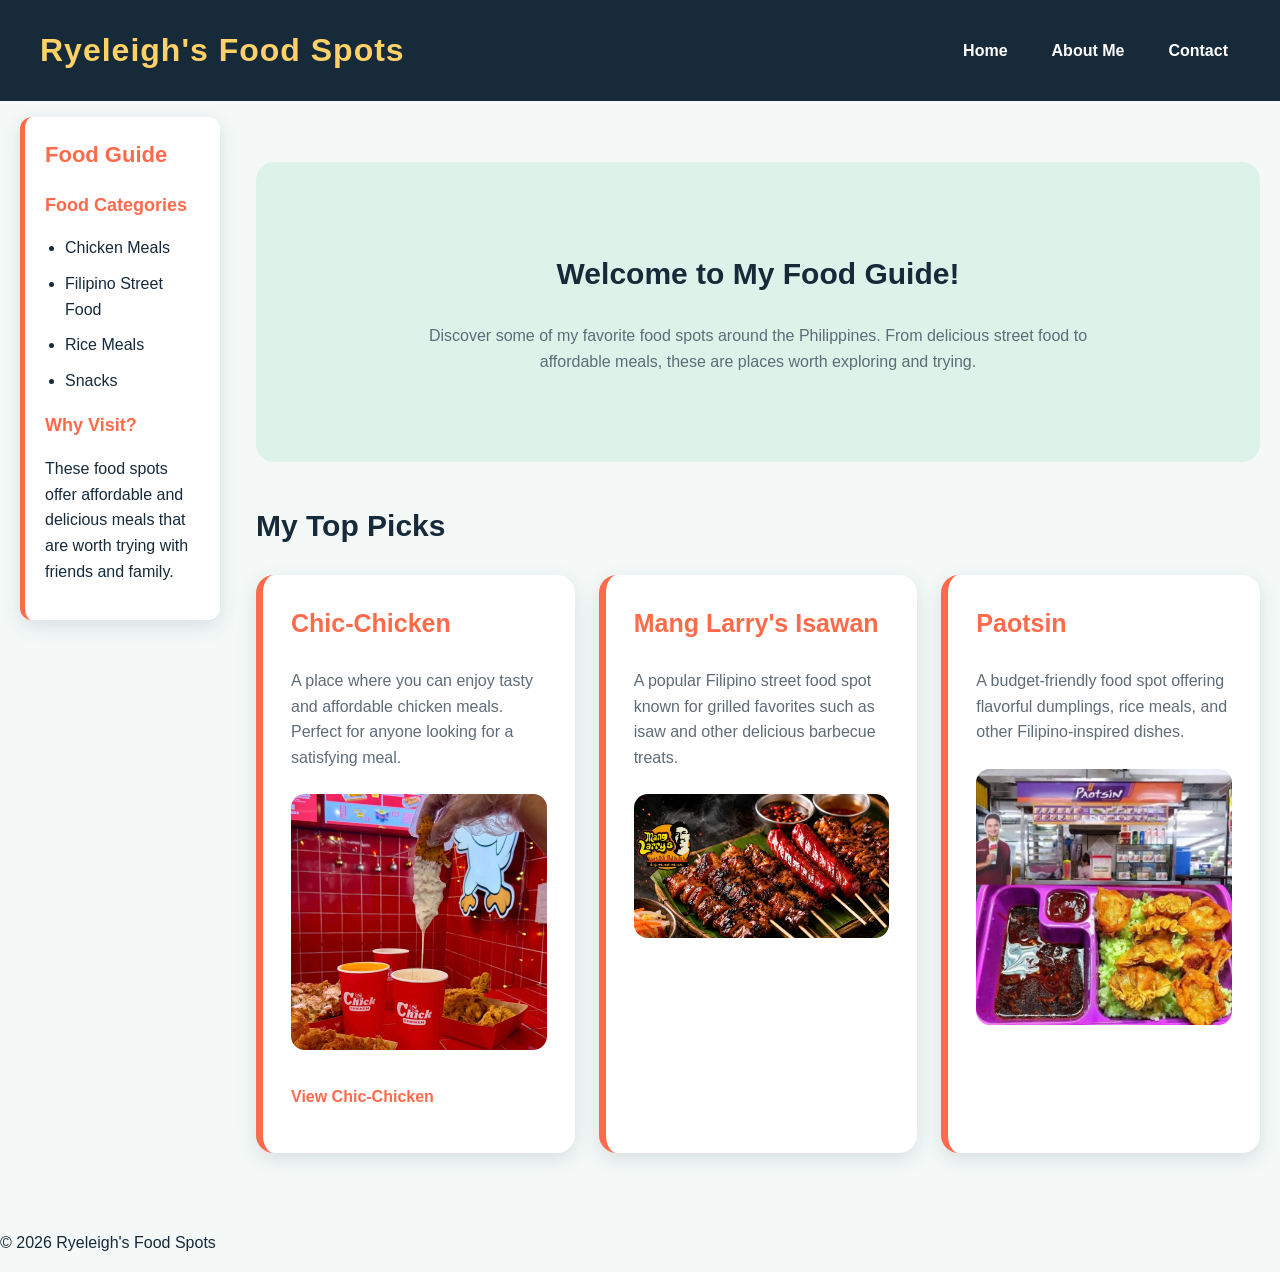
==== commit 531cb274: "Add CSS Grid layout and sidebar" ====
--- a/index.html
+++ b/index.html
@@ -1,106 +1,124 @@
 <!DOCTYPE html>
-
 <html lang="en">
 <head>
     <meta charset="UTF-8">
     <meta name="viewport" content="width=device-width, initial-scale=1.0">
     <title>Ryeleigh's Food Spots</title>
 
-```
-<link rel="stylesheet" href="style.css">
-```
-
+    <link rel="stylesheet" href="style.css">
 </head>
 
 <body>
 
-```
-<header class="site-header">
-    <h1>Ryeleigh's Food Spots</h1>
+<div class="page">
 
-    <nav>
+    <header class="site-header">
+        <h1>Ryeleigh's Food Spots</h1>
+
+        <nav>
+            <ul>
+                <li><a href="index.html">Home</a></li>
+                <li><a href="about.html">About Me</a></li>
+                <li><a href="contact.html">Contact</a></li>
+            </ul>
+        </nav>
+    </header>
+
+
+    <aside>
+        <h2>Food Guide</h2>
+
+        <h3>Food Categories</h3>
         <ul>
-            <li><a href="index.html">Home</a></li>
-            <li><a href="about.html">About Me</a></li>
-            <li><a href="contact.html">Contact</a></li>
+            <li>Chicken Meals</li>
+            <li>Filipino Street Food</li>
+            <li>Rice Meals</li>
+            <li>Snacks</li>
         </ul>
-    </nav>
-</header>
 
-<main>
+        <h3>Why Visit?</h3>
+        <p>
+            These food spots offer affordable and delicious meals
+            that are worth trying with friends and family.
+        </p>
+    </aside>
 
-    <section class="intro-banner">
-        <div>
-            <h2>Welcome to My Food Guide!</h2>
 
-            <p>
-                Discover some of my favorite food spots around the Philippines.
-                From delicious street food to affordable meals, these are places
-                worth exploring and trying.
-            </p>
-        </div>
-    </section>
+    <main>
 
-    <section>
-        <h2>My Top Picks</h2>
-
-        <div class="place-grid">
-
-            <article class="place-card">
-                <h3>Chic-Chicken</h3>
+        <section class="intro-banner">
+            <div>
+                <h2>Welcome to My Food Guide!</h2>
 
                 <p>
-                    A place where you can enjoy tasty and affordable chicken
-                    meals. Perfect for anyone looking for a satisfying meal.
+                    Discover some of my favorite food spots around the Philippines.
+                    From delicious street food to affordable meals, these are places
+                    worth exploring and trying.
                 </p>
-
-                <img src="chic-chicken.jpg" alt="Chic-Chicken food">
-
-                <p>
-                    <a href="places/chic-chicken.html">
-                        View Chic-Chicken
-                    </a>
-                </p>
-            </article>
+            </div>
+        </section>
 
 
-            <article class="place-card">
-                <h3>Mang Larry's Isawan</h3>
+        <section>
+            <h2>My Top Picks</h2>
 
-                <p>
-                    A popular Filipino street food spot known for grilled
-                    favorites such as isaw and other delicious barbecue treats.
-                </p>
+            <div class="place-grid">
 
-                <img
-                    src="mang-larrys-isawan.jpg"
-                    alt="Mang Larry's Isawan"
-                >
-            </article>
+                <article class="place-card">
+                    <h3>Chic-Chicken</h3>
+
+                    <p>
+                        A place where you can enjoy tasty and affordable chicken
+                        meals. Perfect for anyone looking for a satisfying meal.
+                    </p>
+
+                    <img src="chic-chicken.jpg" alt="Chic-Chicken food">
+
+                    <p>
+                        <a href="places/chic-chicken.html">
+                            View Chic-Chicken
+                        </a>
+                    </p>
+                </article>
 
 
-            <article class="place-card">
-                <h3>Paotsin</h3>
+                <article class="place-card">
+                    <h3>Mang Larry's Isawan</h3>
 
-                <p>
-                    A budget-friendly food spot offering flavorful dumplings,
-                    rice meals, and other Filipino-inspired dishes.
-                </p>
+                    <p>
+                        A popular Filipino street food spot known for grilled
+                        favorites such as isaw and other delicious barbecue treats.
+                    </p>
 
-                <img src="paotsin.jpg" alt="Paotsin food">
-            </article>
+                    <img
+                        src="mang-larrys-isawan.jpg"
+                        alt="Mang Larry's Isawan"
+                    >
+                </article>
 
-        </div>
 
-    </section>
+                <article class="place-card">
+                    <h3>Paotsin</h3>
 
-</main>
+                    <p>
+                        A budget-friendly food spot offering flavorful dumplings,
+                        rice meals, and other Filipino-inspired dishes.
+                    </p>
 
-<footer>
-    <p>&copy; 2026 Ryeleigh's Food Spots</p>
-</footer>
-```
+                    <img src="paotsin.jpg" alt="Paotsin food">
+                </article>
+
+            </div>
+        </section>
+
+    </main>
+
+
+    <footer>
+        <p>&copy; 2026 Ryeleigh's Food Spots</p>
+    </footer>
+
+</div>
 
 </body>
-</html>
-    +</html>
--- a/style.css
+++ b/style.css
@@ -1,26 +1,25 @@
 /* ========================================
-
 1. VARIABLES
-   ======================================== */
+======================================== */
 
 :root {
---brand-color: #FF6B4A;
---dark-ink: #172A3A;
---muted-grey: #5F6C76;
---light-background: #F4F9F8;
-
---header-background: #172A3A;
---card-background: #FFFFFF;
---soft-accent: #DDF3EA;
---yellow-accent: #FFD166;
---border-color: #D9E5E2;
---input-background: #F8FBFA;
---button-text: #FFFFFF;
-
---shadow-color: rgba(23, 42, 58, 0.12);
---shadow-hover: rgba(23, 42, 58, 0.20);
-
-}
+  --brand-color: #FF6B4A;
+  --dark-ink: #172A3A;
+  --muted-grey: #5F6C76;
+  --light-background: #F4F9F8;
+
+  --header-background: #172A3A;
+  --card-background: #FFFFFF;
+  --soft-accent: #DDF3EA;
+  --yellow-accent: #FFD166;
+  --border-color: #D9E5E2;
+  --input-background: #F8FBFA;
+  --button-text: #FFFFFF;
+
+  --shadow-color: rgba(23, 42, 58, 0.12);
+  --shadow-hover: rgba(23, 42, 58, 0.20);
+}
+
 
 /* ========================================
 2. BASE STYLES
@@ -28,264 +27,383 @@
 
 * {
   box-sizing: border-box;
-  }
+}
 
 body {
-margin: 0;
-font-family: Arial, sans-serif;
-line-height: 1.6;
-color: var(--dark-ink);
-background-color: var(--light-background);
-}
-
-/* ========================================
-3. LAYOUT REGIONS
-======================================== */
-
-/* FLEXBOX HEADER */
+  margin: 0;
+  font-family: Arial, sans-serif;
+  line-height: 1.6;
+  color: var(--dark-ink);
+  background-color: var(--light-background);
+}
+
+
+/* ========================================
+3. PAGE LAYOUT - CSS GRID
+======================================== */
+
+.page {
+  display: grid;
+  grid-template-columns: 220px 1fr;
+
+  grid-template-areas:
+    "masthead masthead"
+    "side main"
+    "foot foot";
+
+  gap: 16px;
+}
+
+
+/* ========================================
+4. GRID AREA ASSIGNMENTS
+======================================== */
 
 .site-header {
-background-color: var(--header-background);
-color: var(--button-text);
-padding: 25px 40px;
-
-display: flex;
-justify-content: space-between;
-align-items: center;
-
+  grid-area: masthead;
+}
+
+aside {
+  grid-area: side;
+}
+
+main {
+  grid-area: main;
+}
+
+footer {
+  grid-area: foot;
+}
+
+
+/* ========================================
+5. HEADER - FLEXBOX
+======================================== */
+
+.site-header {
+  background-color: var(--header-background);
+  color: var(--button-text);
+  padding: 25px 40px;
+
+  display: flex;
+  justify-content: space-between;
+  align-items: center;
 }
 
 .site-header h1 {
-color: var(--yellow-accent);
-margin: 0;
-font-size: 32px;
-letter-spacing: 1px;
-}
-
-/* FLEXBOX NAVIGATION */
+  color: var(--yellow-accent);
+  margin: 0;
+  font-size: 32px;
+  letter-spacing: 1px;
+}
+
+
+/* ========================================
+6. NAVIGATION - FLEXBOX
+======================================== */
 
 .site-header nav ul {
-list-style: none;
-padding: 0;
-margin: 0;
-
-
-display: flex;
-gap: 20px;
-
-
+  list-style: none;
+  padding: 0;
+  margin: 0;
+
+  display: flex;
+  gap: 20px;
 }
 
 .site-header nav li {
-margin: 0;
+  margin: 0;
 }
 
 .site-header nav a {
-color: var(--button-text);
-text-decoration: none;
-font-weight: bold;
-padding: 8px 12px;
-border-radius: 20px;
+  color: var(--button-text);
+  text-decoration: none;
+  font-weight: bold;
+  padding: 8px 12px;
+  border-radius: 20px;
 }
 
 .site-header nav a:hover {
-background-color: var(--soft-accent);
-color: var(--brand-color);
-}
+  background-color: var(--soft-accent);
+  color: var(--brand-color);
+}
+
+
+/* ========================================
+7. SIDEBAR
+======================================== */
+
+aside {
+  background-color: var(--card-background);
+  border-left: 5px solid var(--brand-color);
+  border-radius: 12px;
+  padding: 20px;
+  margin-left: 20px;
+  height: fit-content;
+
+  box-shadow: 0 6px 20px var(--shadow-color);
+}
+
+aside h2 {
+  font-size: 22px;
+  margin-top: 0;
+  color: var(--brand-color);
+}
+
+aside h3 {
+  font-size: 18px;
+  margin-bottom: 8px;
+}
+
+aside ul {
+  padding-left: 20px;
+}
+
+aside li {
+  margin-bottom: 10px;
+}
+
+
+/* ========================================
+8. MAIN CONTENT
+======================================== */
 
 main {
-max-width: 1050px;
-margin: 0 auto;
-padding: 45px 20px;
+  max-width: 1050px;
+  margin: 0 auto;
+  width: 100%;
+  padding: 45px 20px;
 }
 
 main > p {
-font-size: 18px;
-color: var(--muted-grey);
+  font-size: 18px;
+  color: var(--muted-grey);
 }
 
 h2 {
-color: var(--dark-ink);
-margin-top: 35px;
-font-size: 30px;
+  color: var(--dark-ink);
+  margin-top: 35px;
+  font-size: 30px;
 }
 
 h3 {
-color: var(--brand-color);
-}
-
-footer {
-background-color: var(--dark-ink);
-color: var(--button-text);
-text-align: center;
-padding: 28px;
-margin-top: 40px;
-}
-
-/* ========================================
-4. COMPONENTS - PLACE CARDS
+  color: var(--brand-color);
+}
+
+
+/* ========================================
+9. COMPONENTS - PLACE CARDS
+FLEXBOX
 ======================================== */
 
 .place-grid {
-display: flex;
-flex-wrap: wrap;
-gap: 24px;
+  display: flex;
+  flex-wrap: wrap;
+  gap: 24px;
 }
 
 .place-card {
-flex: 1 1 240px;
-background-color: var(--card-background);
-border-left: 7px solid var(--brand-color);
-border-radius: 18px;
-padding: 28px;
-margin-bottom: 0;
-box-shadow: 0 6px 20px var(--shadow-color);
-
-
-transition: transform 0.2s ease, box-shadow 0.2s ease;
-
-
+  flex: 1 1 240px;
+
+  background-color: var(--card-background);
+  border-left: 7px solid var(--brand-color);
+  border-radius: 18px;
+
+  padding: 28px;
+  margin-bottom: 0;
+
+  box-shadow: 0 6px 20px var(--shadow-color);
+
+  transition: transform 0.2s ease,
+              box-shadow 0.2s ease;
 }
 
 .place-card:hover {
-transform: translateY(-6px);
-box-shadow: 0 10px 28px var(--shadow-hover);
+  transform: translateY(-6px);
+  box-shadow: 0 10px 28px var(--shadow-hover);
 }
 
 .place-card h3 {
-font-size: 25px;
-color: var(--brand-color);
-margin-top: 0;
+  font-size: 25px;
+  color: var(--brand-color);
+  margin-top: 0;
 }
 
 .place-card p {
-color: var(--muted-grey);
+  color: var(--muted-grey);
 }
 
 .place-card img {
-width: 100%;
-max-width: 500px;
-height: auto;
-border-radius: 14px;
-margin-top: 8px;
+  width: 100%;
+  max-width: 500px;
+  height: auto;
+  border-radius: 14px;
+  margin-top: 8px;
 }
 
 .place-card a {
-display: inline-block;
-margin-top: 10px;
-color: var(--brand-color);
-font-weight: bold;
-text-decoration: none;
+  display: inline-block;
+  margin-top: 10px;
+
+  color: var(--brand-color);
+  font-weight: bold;
+  text-decoration: none;
 }
 
 .place-card a:hover {
-text-decoration: underline;
-}
-
-/* ========================================
-5. IMAGES
+  text-decoration: underline;
+}
+
+
+/* ========================================
+10. IMAGES
 ======================================== */
 
 main > section img {
-max-width: 100%;
-height: auto;
-border-radius: 16px;
-}
-
-/* ========================================
-6. FORMS
+  max-width: 100%;
+  height: auto;
+  border-radius: 16px;
+}
+
+
+/* ========================================
+11. FORMS
 ======================================== */
 
 fieldset {
-background-color: var(--card-background);
-border: 2px solid var(--border-color);
-border-radius: 16px;
-padding: 25px;
-margin-bottom: 20px;
+  background-color: var(--card-background);
+  border: 2px solid var(--border-color);
+  border-radius: 16px;
+
+  padding: 25px;
+  margin-bottom: 20px;
 }
 
 legend {
-color: var(--brand-color);
-font-size: 20px;
-font-weight: bold;
-padding: 0 10px;
+  color: var(--brand-color);
+  font-size: 20px;
+  font-weight: bold;
+  padding: 0 10px;
 }
 
 input,
 select,
 textarea {
-padding: 12px;
-border: 2px solid var(--border-color);
-border-radius: 8px;
-background-color: var(--input-background);
-color: var(--dark-ink);
-font-family: Arial, sans-serif;
-font-size: 16px;
+  padding: 12px;
+
+  border: 2px solid var(--border-color);
+  border-radius: 8px;
+
+  background-color: var(--input-background);
+  color: var(--dark-ink);
+
+  font-family: Arial, sans-serif;
+  font-size: 16px;
 }
 
 textarea {
-width: 100%;
-max-width: 600px;
+  width: 100%;
+  max-width: 600px;
 }
 
 button {
-background-color: var(--brand-color);
-color: var(--button-text);
-padding: 13px 22px;
-border: none;
-border-radius: 8px;
-cursor: pointer;
-font-weight: bold;
-font-size: 16px;
+  background-color: var(--brand-color);
+  color: var(--button-text);
+
+  padding: 13px 22px;
+
+  border: none;
+  border-radius: 8px;
+
+  cursor: pointer;
+
+  font-weight: bold;
+  font-size: 16px;
 }
 
 button:hover {
-background-color: var(--dark-ink);
-}
-
-/* ========================================
-7. FOCUS STATES
+  background-color: var(--dark-ink);
+}
+
+
+/* ========================================
+12. FOCUS STATES
 ======================================== */
 
 input:focus,
 textarea:focus {
-outline: 3px solid var(--brand-color);
-outline-offset: 2px;
+  outline: 3px solid var(--brand-color);
+  outline-offset: 2px;
 }
 
 select:focus,
 button:focus {
-outline: 3px solid var(--yellow-accent);
-outline-offset: 2px;
-}
-
-/* ========================================
-8. CENTERED INTRO BANNER
+  outline: 3px solid var(--yellow-accent);
+  outline-offset: 2px;
+}
+
+
+/* ========================================
+13. CENTERED INTRO BANNER
 ======================================== */
 
 .intro-banner {
-min-height: 300px;
-
-
-display: flex;
-justify-content: center;
-align-items: center;
-
-text-align: center;
-background-color: var(--soft-accent);
-border-radius: 18px;
-padding: 30px;
-margin-bottom: 40px;
-    
+  min-height: 300px;
+
+  display: flex;
+  justify-content: center;
+  align-items: center;
+
+  text-align: center;
+
+  background-color: var(--soft-accent);
+  border-radius: 18px;
+
+  padding: 30px;
+  margin-bottom: 40px;
 }
 
 .intro-banner h2 {
-margin-top: 0;
-color: var(--dark-ink);
+  margin-top: 0;
+  color: var(--dark-ink);
 }
 
 .intro-banner p {
-max-width: 700px;
-margin: 0 auto;
-color: var(--muted-grey);
+  max-width: 700px;
+  margin: 0 auto;
+  color: var(--muted-grey);
+}
+
+
+/* ========================================
+14. RESPONSIVE LAYOUT
+======================================== */
+
+@media (max-width: 768px) {
+
+  .page {
+    grid-template-columns: 1fr;
+
+    grid-template-areas:
+      "masthead"
+      "side"
+      "main"
+      "foot";
+  }
+
+  .site-header {
+    flex-direction: column;
+    gap: 15px;
+    text-align: center;
+  }
+
+  aside {
+    margin-left: 0;
+    margin: 16px;
+  }
+
+  main {
+    padding: 25px 16px;
+  }
+
 }
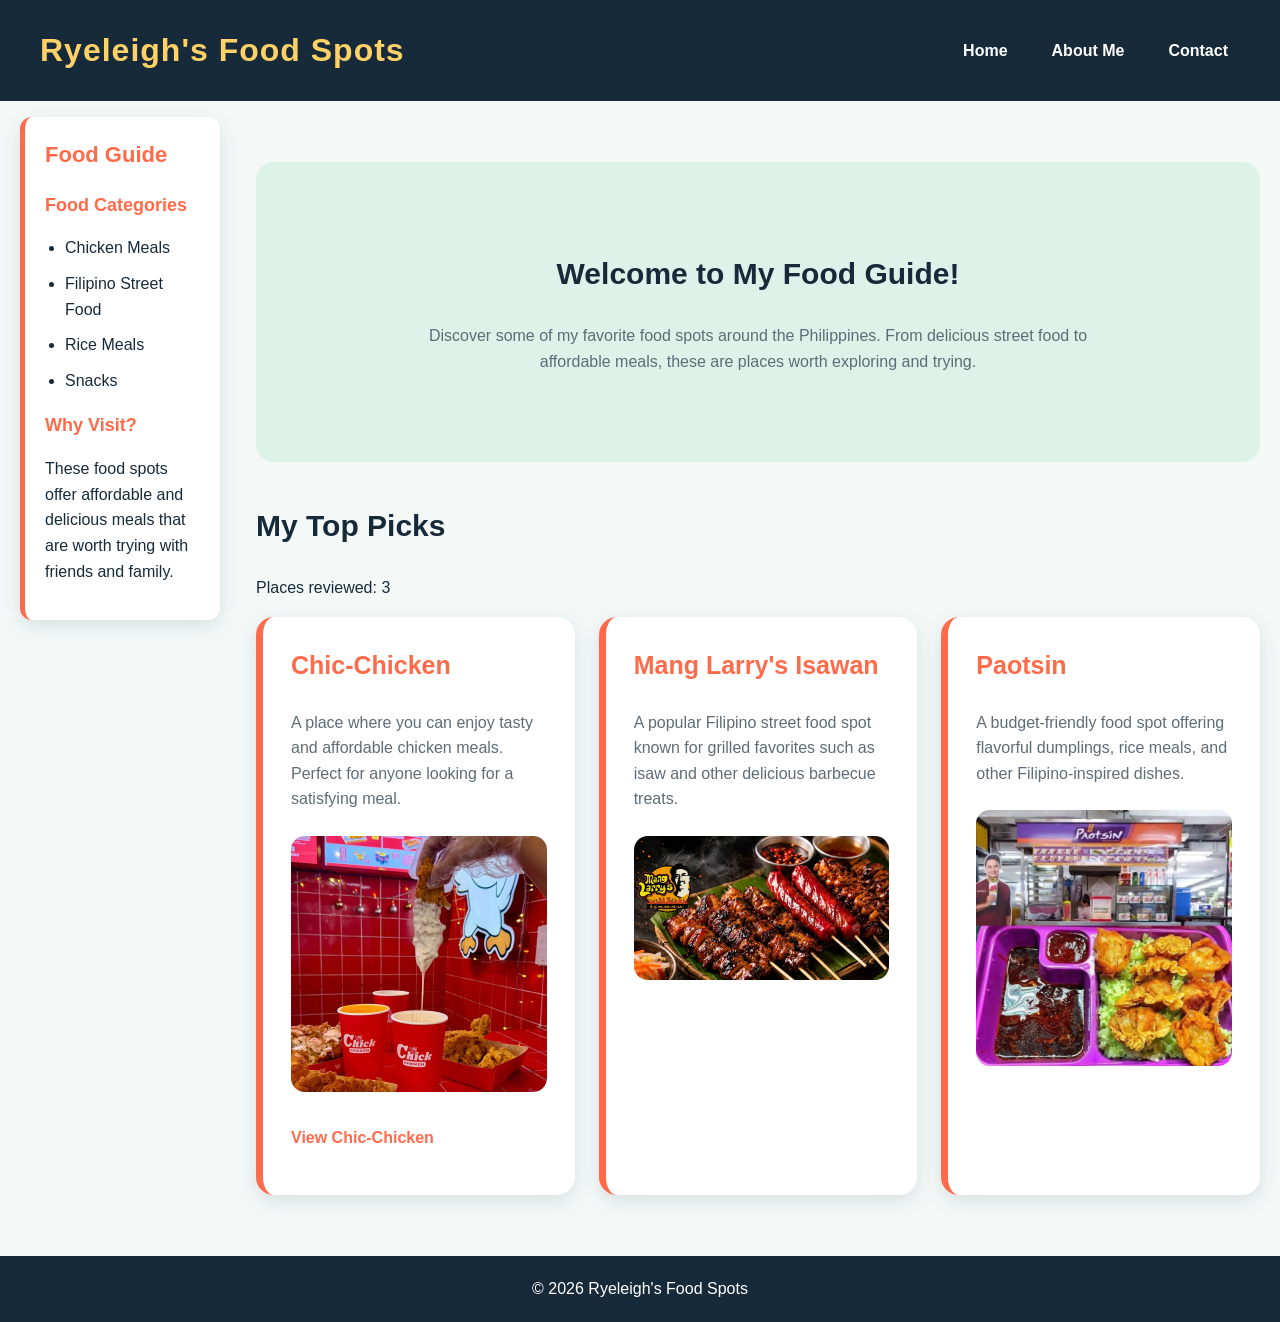
==== commit c3119aaf: "Complete Activity 8.1 JavaScript" ====
--- a/index.html
+++ b/index.html
@@ -1,3 +1,4 @@
+
 <!DOCTYPE html>
 <html lang="en">
 <head>
@@ -13,7 +14,7 @@
 <div class="page">
 
     <header class="site-header">
-        <h1>Ryeleigh's Food Spots</h1>
+        <h1 id="guide-name">Ryeleigh's Food Spots</h1>
 
         <nav>
             <ul>
@@ -61,6 +62,10 @@
 
         <section>
             <h2>My Top Picks</h2>
+
+            <p>
+                Places reviewed: <span id="place-count">0</span>
+            </p>
 
             <div class="place-grid">
 
@@ -115,10 +120,11 @@
 
 
     <footer>
-        <p>&copy; 2026 Ryeleigh's Food Spots</p>
+        <p id="copyright"></p>
     </footer>
 
 </div>
 
+<script src="script.js"></script>
 </body>
-</html>+</html>
--- a/style.css
+++ b/style.css
@@ -39,17 +39,19 @@
 
 
 /* ========================================
-3. PAGE LAYOUT - CSS GRID
-======================================== */
-
+3. PAGE LAYOUT - MOBILE FIRST
+======================================== */
+
+/* Base: mobile layout */
 .page {
   display: grid;
-  grid-template-columns: 220px 1fr;
+  grid-template-columns: 1fr;
 
   grid-template-areas:
-    "masthead masthead"
-    "side main"
-    "foot foot";
+    "masthead"
+    "main"
+    "side"
+    "foot";
 
   gap: 16px;
 }
@@ -83,17 +85,21 @@
 .site-header {
   background-color: var(--header-background);
   color: var(--button-text);
-  padding: 25px 40px;
+  padding: 25px 20px;
 
   display: flex;
+  flex-direction: column;
   justify-content: space-between;
   align-items: center;
+
+  gap: 15px;
+  text-align: center;
 }
 
 .site-header h1 {
   color: var(--yellow-accent);
   margin: 0;
-  font-size: 32px;
+  font-size: 28px;
   letter-spacing: 1px;
 }
 
@@ -108,7 +114,9 @@
   margin: 0;
 
   display: flex;
-  gap: 20px;
+  flex-wrap: wrap;
+  justify-content: center;
+  gap: 10px;
 }
 
 .site-header nav li {
@@ -119,7 +127,7 @@
   color: var(--button-text);
   text-decoration: none;
   font-weight: bold;
-  padding: 8px 12px;
+  padding: 8px 10px;
   border-radius: 20px;
 }
 
@@ -137,8 +145,12 @@
   background-color: var(--card-background);
   border-left: 5px solid var(--brand-color);
   border-radius: 12px;
+
   padding: 20px;
-  margin-left: 20px;
+
+  margin-left: 16px;
+  margin-right: 16px;
+
   height: fit-content;
 
   box-shadow: 0 6px 20px var(--shadow-color);
@@ -169,10 +181,11 @@
 ======================================== */
 
 main {
-  max-width: 1050px;
+  width: 100%;
+  padding: 25px 16px;
   margin: 0 auto;
-  width: 100%;
-  padding: 45px 20px;
+
+  min-width: 0;
 }
 
 main > p {
@@ -200,10 +213,14 @@
   display: flex;
   flex-wrap: wrap;
   gap: 24px;
+
+  width: 100%;
 }
 
 .place-card {
   flex: 1 1 240px;
+
+  min-width: 0;
 
   background-color: var(--card-background);
   border-left: 7px solid var(--brand-color);
@@ -265,6 +282,11 @@
   border-radius: 16px;
 }
 
+main img {
+  max-width: 100%;
+  height: auto;
+}
+
 
 /* ========================================
 11. FORMS
@@ -275,8 +297,10 @@
   border: 2px solid var(--border-color);
   border-radius: 16px;
 
-  padding: 25px;
+  padding: 20px;
   margin-bottom: 20px;
+
+  max-width: 100%;
 }
 
 legend {
@@ -299,6 +323,14 @@
 
   font-family: Arial, sans-serif;
   font-size: 16px;
+
+  max-width: 100%;
+}
+
+input[type="text"],
+input[type="email"] {
+  width: 100%;
+  max-width: 600px;
 }
 
 textarea {
@@ -361,6 +393,8 @@
 
   padding: 30px;
   margin-bottom: 40px;
+
+  width: 100%;
 }
 
 .intro-banner h2 {
@@ -376,34 +410,95 @@
 
 
 /* ========================================
-14. RESPONSIVE LAYOUT
-======================================== */
-
-@media (max-width: 768px) {
+14. TABLE
+======================================== */
+
+table {
+  width: 100%;
+  max-width: 700px;
+  border-collapse: collapse;
+  background-color: var(--card-background);
+}
+
+th,
+td {
+  padding: 10px;
+  text-align: left;
+  border: 1px solid var(--border-color);
+}
+
+th {
+  background-color: var(--soft-accent);
+}
+
+
+/* ========================================
+15. FOOTER
+======================================== */
+
+footer {
+  background-color: var(--header-background);
+  color: var(--button-text);
+
+  text-align: center;
+
+  padding: 20px;
+}
+
+footer p {
+  margin: 0;
+}
+
+
+/* ========================================
+16. RESPONSIVE LAYOUT
+MOBILE FIRST → TABLET/DESKTOP
+======================================== */
+
+/* Tablet and larger screens */
+@media (min-width: 700px) {
 
   .page {
-    grid-template-columns: 1fr;
+    grid-template-columns: 220px 1fr;
 
     grid-template-areas:
-      "masthead"
-      "side"
-      "main"
-      "foot";
+      "masthead masthead"
+      "side main"
+      "foot foot";
   }
 
   .site-header {
-    flex-direction: column;
-    gap: 15px;
-    text-align: center;
+    flex-direction: row;
+    padding: 25px 40px;
+    text-align: left;
+  }
+
+  .site-header nav ul {
+    gap: 20px;
+  }
+
+  .site-header nav a {
+    padding: 8px 12px;
   }
 
   aside {
-    margin-left: 0;
-    margin: 16px;
+    margin-left: 20px;
+    margin-right: 0;
   }
 
   main {
-    padding: 25px 16px;
+    max-width: 1050px;
+    padding: 45px 20px;
+  }
+
+}
+
+
+/* Larger desktop screens */
+@media (min-width: 1000px) {
+
+  .site-header h1 {
+    font-size: 32px;
   }
 
 }
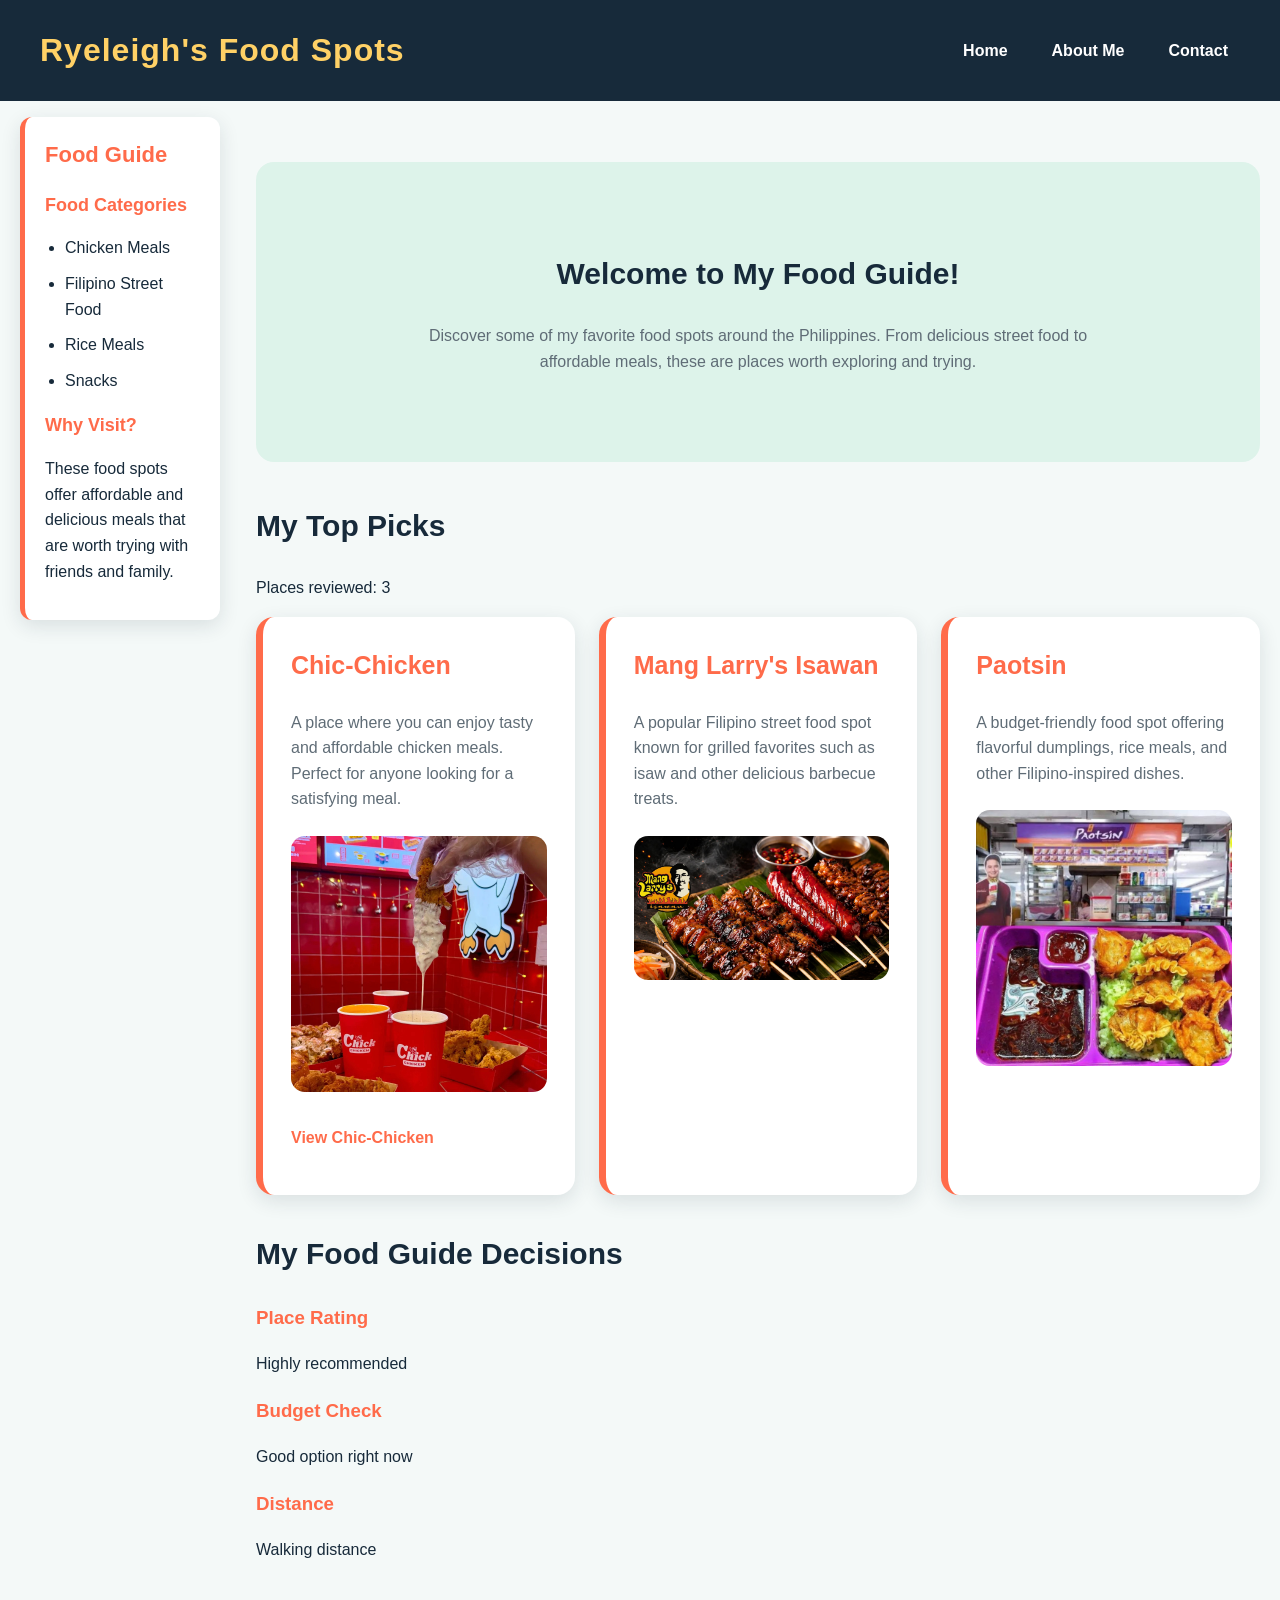
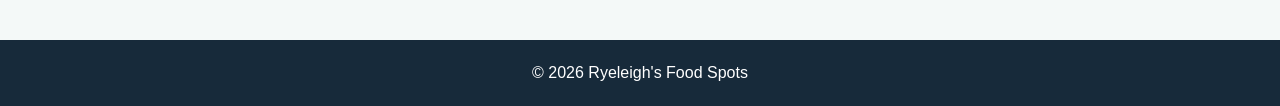
==== commit 51958bc1: "Complete Activity 8.3 guide decisions" ====
--- a/index.html
+++ b/index.html
@@ -116,6 +116,27 @@
             </div>
         </section>
 
+
+        <!-- Activity 8.3: Guide Decisions -->
+        <section class="guide-decisions">
+            <h2>My Food Guide Decisions</h2>
+
+            <div>
+                <h3>Place Rating</h3>
+                <p id="rating-result">Rating will appear here.</p>
+            </div>
+
+            <div>
+                <h3>Budget Check</h3>
+                <p id="budget-result">Budget result will appear here.</p>
+            </div>
+
+            <div>
+                <h3>Distance</h3>
+                <p id="distance-result">Distance result will appear here.</p>
+            </div>
+        </section>
+
     </main>
 
 
